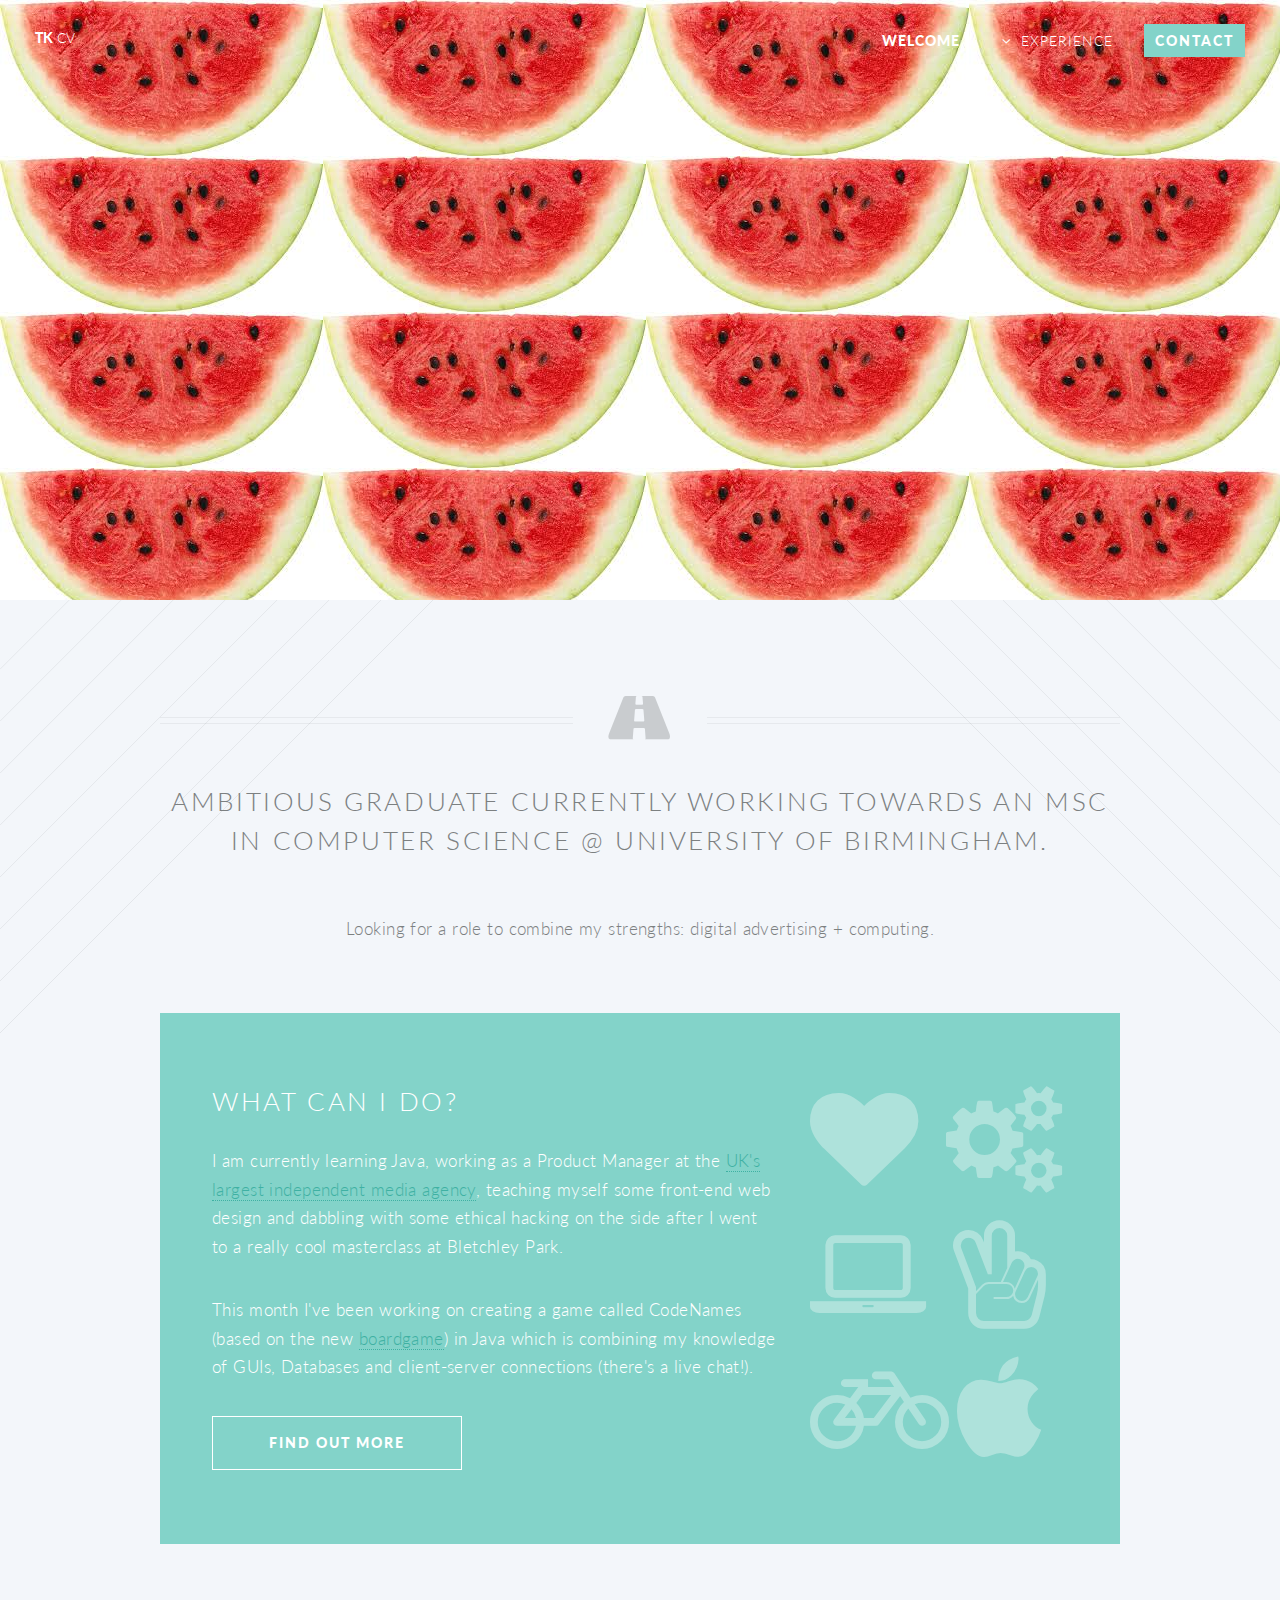
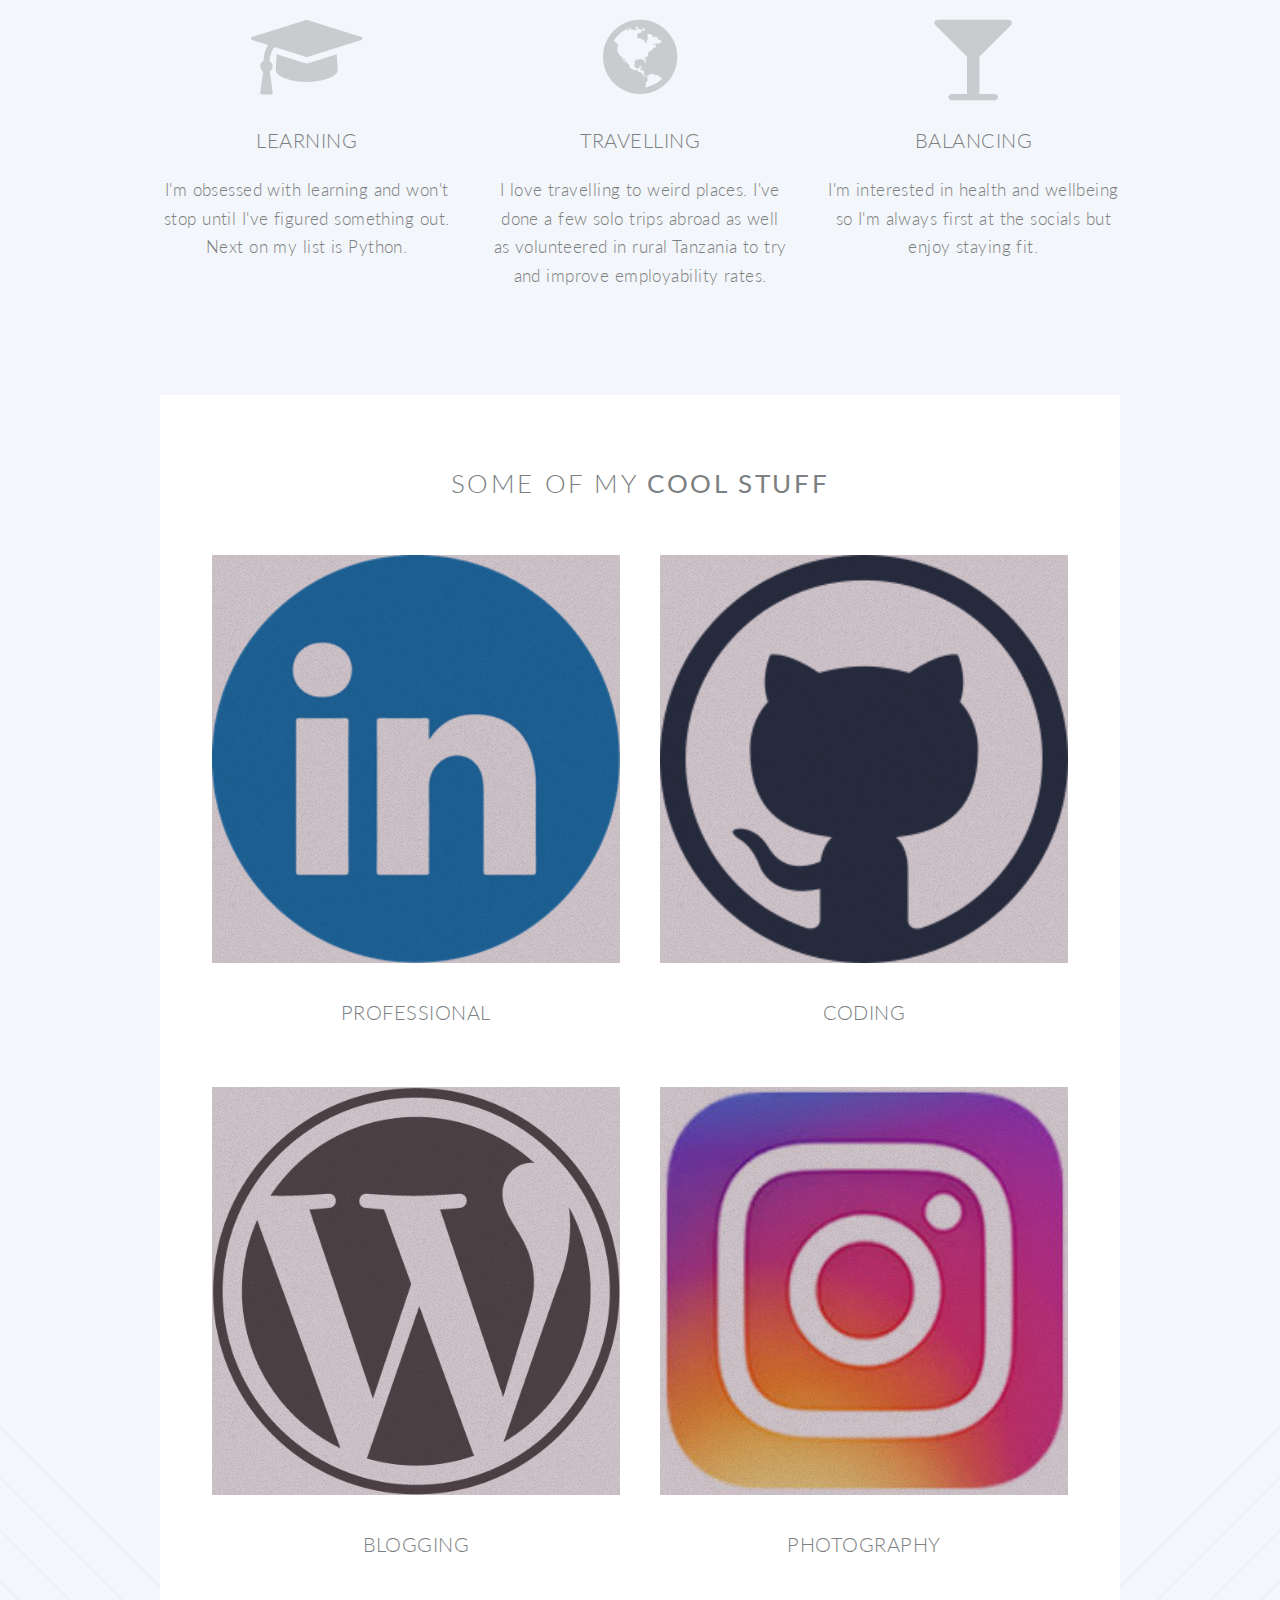
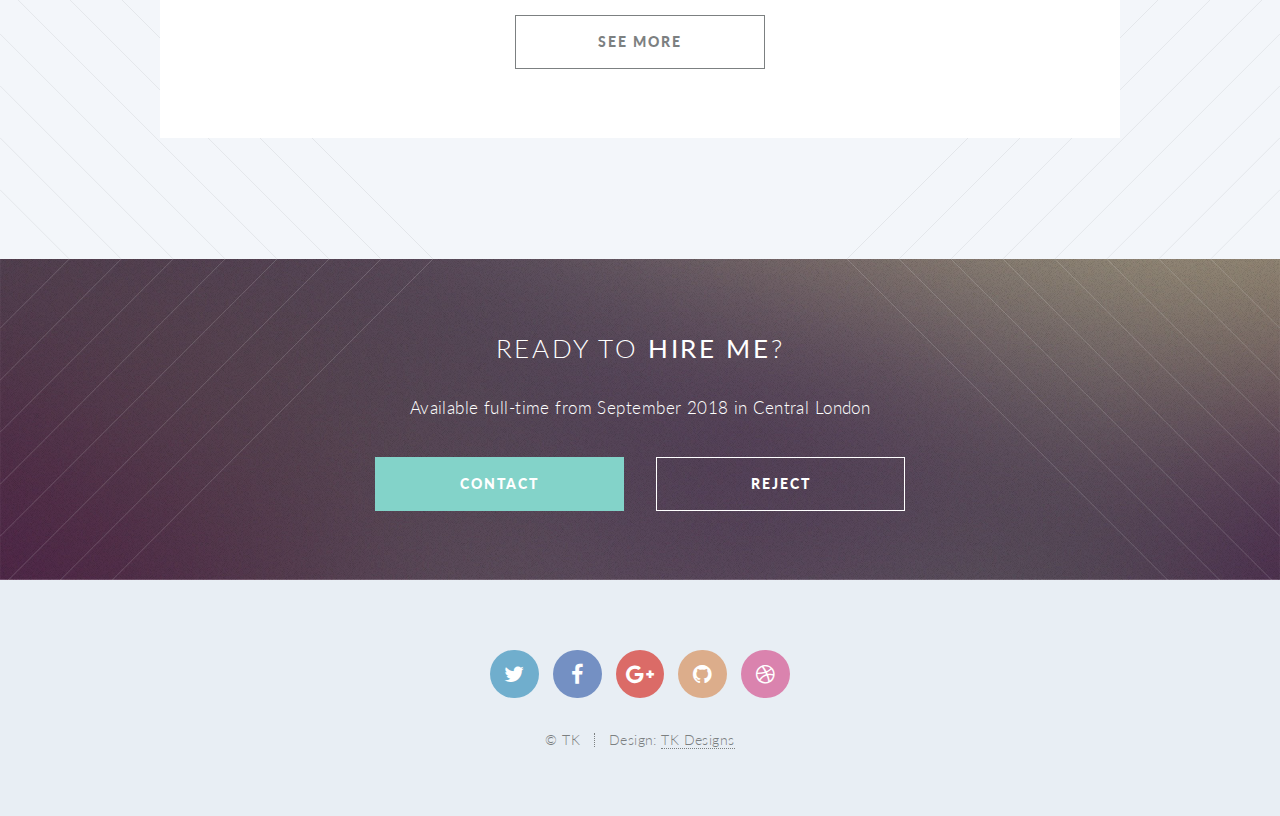
==== index.html @ 354c9edc "Creating my new website" ====
<!DOCTYPE HTML>

<html>
	<head>
		<title>Tori Keegan</title>
		<meta charset="utf-8" />
		<meta name="viewport" content="width=device-width, initial-scale=1" />
		<link rel="stylesheet" href="assets/css/main.css" />

	</head>
	<body class="index">
		<div id="page-wrapper">

			<!-- Header -->
				<header id="header" class="alt">
					<h1 id="logo"><a href="index.html">TK <span>CV</span></a></h1>
					<nav id="nav">
						<ul>
							<li class="current"><a href="index.html">Welcome</a></li>
							<li class="submenu">
								<a href="#">Experience</a>
								<ul>
									<li><a href="left-sidebar.html">Technical Skills</a></li>
									<li><a href="right-sidebar.html">Soft Skills</a></li>
									<li><a href="no-sidebar.html">Work Experience</a></li>
									<li><a href="contact.html">Life Experience</a></li>
									<!--<li><a href="contact.html">Looking forwards</a></li>-->
									<li class="submenu">
										<a href="#">Blogs & Projects</a>
										<ul>
											<li><a href="#">Wordpress</a></li>
											<li><a href="#">GitHub</a></li>
										</ul>
									</li>
								</ul>
							</li>
							<li><a href="contact.html" class="button special">Contact</a></li>
						</ul>
					</nav>
				</header>

			<!-- Banner -->
				<section id="banner">

					<div class="inner">

						<header>
							<h2>Tori Keegan</h2>
						</header>
						<p>BSc Psychology, <strong>MSc Computer Science</strong>, Product Manager
						<br />
						
						<br />
						<a href="">Celebrating women in tech</a>.</p>
						<footer>
							<ul class="buttons vertical">
								<li><a href="CV.pdf" download class="button fit scrolly">Curriculum Vitae</a></li>
							</ul>
						</footer>

					</div>

				</section>

			<!-- Main -->
				<article id="main">

					<header class="special container">
						<span class="icon fa-road"></span>
						<h2>Ambitious graduate currently working towards an MSc in Computer Science @ University of Birmingham. 
						<br/>
						</h2>
						<p>
						<br />
						Looking for a role to combine my strengths: digital advertising + computing. 
						<br />
						</p>
					</header>

					<!-- One -->
						<section class="wrapper style2 container special-alt">
							<div class="row 50%">
								<div class="8u 12u(narrower)">

									<header>
										<h2>What can I do?</h2>
									</header>
									<p>I am currently learning Java, working as a Product Manager at the <a href="http://www.the7stars.co.uk/">UK's largest independent media agency</a>, teaching myself some front-end web design and dabbling with some ethical hacking on the side after I went to a really cool masterclass at Bletchley Park.</p>
									<p>
									This month I've been working on creating a game called CodeNames (based on the new <a href="https://en.wikipedia.org/wiki/Codenames_(board_game)">boardgame</a></li>) in Java which is combining my knowledge of GUIs, Databases and client-server connections (there's a live chat!). 
									</p>
									<footer>
										<ul class="buttons">
											<li><a href="#" class="button">Find out more</a></li>
										</ul>
									</footer>

								</div>
								<div class="4u 12u(narrower) important(narrower)">

									<ul class="featured-icons">
										<li><span class="icon fa-heart"><span class="label">Feature 1</span></span></li>
										<li><span class="icon fa-cogs"><span class="label">Feature 2</span></span></li>
										<li><span class="icon fa-laptop"><span class="label">Feature 3</span></span></li>
										<li><span class="icon fa-hand-peace-o"><span class="label">Feature 4</span></span></li>
										<li><span class="icon fa-bicycle"><span class="label">Feature 5</span></span></li>
										<li><span class="icon fa-apple"><span class="label">Feature 6</span></span></li>
									</ul>

								</div>
							</div>
						</section>

					<!-- Two -->
						<section class="wrapper style1 container special">
							<div class="row">
								<div class="4u 12u(narrower)">

									<section>
										<span class="icon featured fa-graduation-cap"></span>
										<header>
											<h3>Learning</h3>
										</header>
										<p>I'm obsessed with learning and won't stop until I've figured something out. Next on my list is Python.</p>
									</section>

								</div>
								<div class="4u 12u(narrower)">

									<section>
										<span class="icon featured fa-globe"></span>
										<header>
											<h3>Travelling</h3>
										</header>
										<p>I love travelling to weird places. I've done a few solo trips abroad as well as volunteered in rural Tanzania to try and improve employability rates.</p>
									</section>

								</div>
								<div class="4u 12u(narrower)">

									<section>
										<span class="icon featured fa-glass"></span>
										<header>
											<h3>Balancing</h3>
										</header>
										<p>I'm interested in health and wellbeing so I'm always first at the socials but enjoy staying fit.</p>
									</section>

								</div>
							</div>
						</section>

					<!-- Three -->
						<section class="wrapper style3 container special">

							<header class="major">
								<h2>Some of my <strong>cool stuff</strong></h2>
							</header>

							<div class="row">
								<div class="6u 12u(narrower)">

									<section>
										<a href="https://www.linkedin.com/in/tori-keegan/" class="image featured"><img src="images/LinkedIn_Logo.png" alt="" /></a>
										<header>
											<h3>Professional</h3>
										</header>
										<!--<p>Check out my LinkedIn</p>-->
									</section>

								</div>
								<div class="6u 12u(narrower)">

									<section>
										<a href="https://github.com/toriakee" class="image featured"><img src="images/GitHub_Logo.png" alt="" /></a>
										<header>
											<h3>Coding</h3>
										</header>
										<!--<p>Check out my GitHub</p>-->
									</section>

								</div>
							</div>
							<div class="row">
								<div class="6u 12u(narrower)">

									<section>
										<a href="https://zestyzanzibar.wordpress.com/" class="image featured"><img src="images/WordPress_Logo.png" alt="" /></a>
										<header>
											<h3>Blogging</h3>
										</header>
										<!--<p>Check out my Wordpress (rookie)</p>-->
									</section>

								</div>
								<div class="6u 12u(narrower)">

									<section>
										<a href="https://www.instagram.com/toriakee/" class="image featured"><img src="images/Instagram_Logo.jpeg" alt="" /></a>
										<header>
											<h3>Photography</h3>
										</header>
										<!--<p>Check out my Instagram</p>-->
									</section>

								</div>
							</div>

							<footer class="major">
								<ul class="buttons">
									<li><a href="#" class="button">See More</a></li>
								</ul>
							</footer>

						</section>

				</article>

			<!-- CTA -->
				<section id="cta">

					<header>
						<h2>Ready to <strong>hire me</strong>?</h2>
						<p>Available full-time from September 2018 in Central London</p>
					</header>
					<footer>
						<ul class="buttons">
							<li><a href="contact.html" class="button special">Contact</a></li>
							<li><a href="#" class="button">Reject</a></li>
						</ul>
					</footer>

				</section>

			<!-- Footer -->
				<footer id="footer">

					<ul class="icons">
						<li><a href="#" class="icon circle fa-twitter"><span class="label">Twitter</span></a></li>
						<li><a href="#" class="icon circle fa-facebook"><span class="label">Facebook</span></a></li>
						<li><a href="#" class="icon circle fa-google-plus"><span class="label">Google+</span></a></li>
						<li><a href="#" class="icon circle fa-github"><span class="label">Github</span></a></li>
						<li><a href="#" class="icon circle fa-dribbble"><span class="label">Dribbble</span></a></li>
					</ul>

					<ul class="copyright">
						<li>&copy; TK</li><li>Design: <a href="http://html5up.net">TK Designs</a></li>
					</ul>

				</footer>

		</div>

		<!-- Scripts -->
			<script src="assets/js/jquery.min.js"></script>
			<script src="assets/js/jquery.dropotron.min.js"></script>
			<script src="assets/js/jquery.scrolly.min.js"></script>
			<script src="assets/js/jquery.scrollgress.min.js"></script>
			<script src="assets/js/skel.min.js"></script>
			<script src="assets/js/util.js"></script>
			<!--[if lte IE 8]><script src="assets/js/ie/respond.min.js"></script><![endif]-->
			<script src="assets/js/main.js"></script>

	</body>
</html>
---- assets/css/main.css ----
@import url("font-awesome.min.css");
@import url("https://fonts.googleapis.com/css?family=Lato:300,400,900");

/* Reset */

	html, body, div, span, applet, object, iframe, h1, h2, h3, h4, h5, h6, p, blockquote, pre, a, abbr, acronym, address, big, cite, code, del, dfn, em, img, ins, kbd, q, s, samp, small, strike, strong, sub, sup, tt, var, b, u, i, center, dl, dt, dd, ol, ul, li, fieldset, form, label, legend, table, caption, tbody, tfoot, thead, tr, th, td, article, aside, canvas, details, embed, figure, figcaption, footer, header, hgroup, menu, nav, output, ruby, section, summary, time, mark, audio, video {
		margin: 0;
		padding: 0;
		border: 0;
		font-size: 100%;
		font: inherit;
		vertical-align: baseline;
	}

	article, aside, details, figcaption, figure, footer, header, hgroup, menu, nav, section {
		display: block;
	}

	body {
		line-height: 1;
	}

	ol, ul {
		list-style: none;
	}

	blockquote, q {
		quotes: none;
	}

	blockquote:before, blockquote:after, q:before, q:after {
		content: '';
		content: none;
	}

	table {
		border-collapse: collapse;
		border-spacing: 0;
	}

	body {
		-webkit-text-size-adjust: none;
	}

/* Box Model */

	*, *:before, *:after {
		-moz-box-sizing: border-box;
		-webkit-box-sizing: border-box;
		box-sizing: border-box;
	}

/* Containers */

	.container {
		margin-left: auto;
		margin-right: auto;
	}

	.container.\31 25\25 {
		width: 100%;
		max-width: 1750px;
		min-width: 1400px;
	}

	.container.\37 5\25 {
		width: 1050px;
	}

	.container.\35 0\25 {
		width: 700px;
	}

	.container.\32 5\25 {
		width: 350px;
	}

	.container {
		width: 1400px;
	}

	@media screen and (max-width: 1680px) {

		.container.\31 25\25 {
			width: 100%;
			max-width: 1500px;
			min-width: 1200px;
		}

		.container.\37 5\25 {
			width: 900px;
		}

		.container.\35 0\25 {
			width: 600px;
		}

		.container.\32 5\25 {
			width: 300px;
		}

		.container {
			width: 1200px;
		}

	}

	@media screen and (max-width: 1280px) {

		.container.\31 25\25 {
			width: 100%;
			max-width: 1200px;
			min-width: 960px;
		}

		.container.\37 5\25 {
			width: 720px;
		}

		.container.\35 0\25 {
			width: 480px;
		}

		.container.\32 5\25 {
			width: 240px;
		}

		.container {
			width: 960px;
		}

	}

	@media screen and (max-width: 980px) {

		.container.\31 25\25 {
			width: 100%;
			max-width: 118.75%;
			min-width: 95%;
		}

		.container.\37 5\25 {
			width: 71.25%;
		}

		.container.\35 0\25 {
			width: 47.5%;
		}

		.container.\32 5\25 {
			width: 23.75%;
		}

		.container {
			width: 95%;
		}

	}

	@media screen and (max-width: 840px) {

		.container.\31 25\25 {
			width: 100%;
			max-width: 118.75%;
			min-width: 95%;
		}

		.container.\37 5\25 {
			width: 71.25%;
		}

		.container.\35 0\25 {
			width: 47.5%;
		}

		.container.\32 5\25 {
			width: 23.75%;
		}

		.container {
			width: 95% !important;
		}

	}

	@media screen and (max-width: 736px) {

		.container.\31 25\25 {
			width: 100%;
			max-width: 125%;
			min-width: 100%;
		}

		.container.\37 5\25 {
			width: 75%;
		}

		.container.\35 0\25 {
			width: 50%;
		}

		.container.\32 5\25 {
			width: 25%;
		}

		.container {
			width: 100% !important;
		}

	}

/* Grid */

	.row {
		border-bottom: solid 1px transparent;
		-moz-box-sizing: border-box;
		-webkit-box-sizing: border-box;
		box-sizing: border-box;
	}

	.row > * {
		float: left;
		-moz-box-sizing: border-box;
		-webkit-box-sizing: border-box;
		box-sizing: border-box;
	}

	.row:after, .row:before {
		content: '';
		display: block;
		clear: both;
		height: 0;
	}

	.row.uniform > * > :first-child {
		margin-top: 0;
	}

	.row.uniform > * > :last-child {
		margin-bottom: 0;
	}

	.row.\30 \25 > * {
		padding: 0px 0 0 0px;
	}

	.row.\30 \25 {
		margin: 0px 0 -1px 0px;
	}

	.row.uniform.\30 \25 > * {
		padding: 0px 0 0 0px;
	}

	.row.uniform.\30 \25 {
		margin: 0px 0 -1px 0px;
	}

	.row > * {
		padding: 50px 0 0 50px;
	}

	.row {
		margin: -50px 0 -1px -50px;
	}

	.row.uniform > * {
		padding: 50px 0 0 50px;
	}

	.row.uniform {
		margin: -50px 0 -1px -50px;
	}

	.row.\32 00\25 > * {
		padding: 100px 0 0 100px;
	}

	.row.\32 00\25 {
		margin: -100px 0 -1px -100px;
	}

	.row.uniform.\32 00\25 > * {
		padding: 100px 0 0 100px;
	}

	.row.uniform.\32 00\25 {
		margin: -100px 0 -1px -100px;
	}

	.row.\31 50\25 > * {
		padding: 75px 0 0 75px;
	}

	.row.\31 50\25 {
		margin: -75px 0 -1px -75px;
	}

	.row.uniform.\31 50\25 > * {
		padding: 75px 0 0 75px;
	}

	.row.uniform.\31 50\25 {
		margin: -75px 0 -1px -75px;
	}

	.row.\35 0\25 > * {
		padding: 25px 0 0 25px;
	}

	.row.\35 0\25 {
		margin: -25px 0 -1px -25px;
	}

	.row.uniform.\35 0\25 > * {
		padding: 25px 0 0 25px;
	}

	.row.uniform.\35 0\25 {
		margin: -25px 0 -1px -25px;
	}

	.row.\32 5\25 > * {
		padding: 12.5px 0 0 12.5px;
	}

	.row.\32 5\25 {
		margin: -12.5px 0 -1px -12.5px;
	}

	.row.uniform.\32 5\25 > * {
		padding: 12.5px 0 0 12.5px;
	}

	.row.uniform.\32 5\25 {
		margin: -12.5px 0 -1px -12.5px;
	}

	.\31 2u, .\31 2u\24 {
		width: 100%;
		clear: none;
		margin-left: 0;
	}

	.\31 1u, .\31 1u\24 {
		width: 91.6666666667%;
		clear: none;
		margin-left: 0;
	}

	.\31 0u, .\31 0u\24 {
		width: 83.3333333333%;
		clear: none;
		margin-left: 0;
	}

	.\39 u, .\39 u\24 {
		width: 75%;
		clear: none;
		margin-left: 0;
	}

	.\38 u, .\38 u\24 {
		width: 66.6666666667%;
		clear: none;
		margin-left: 0;
	}

	.\37 u, .\37 u\24 {
		width: 58.3333333333%;
		clear: none;
		margin-left: 0;
	}

	.\36 u, .\36 u\24 {
		width: 50%;
		clear: none;
		margin-left: 0;
	}

	.\35 u, .\35 u\24 {
		width: 41.6666666667%;
		clear: none;
		margin-left: 0;
	}

	.\34 u, .\34 u\24 {
		width: 33.3333333333%;
		clear: none;
		margin-left: 0;
	}

	.\33 u, .\33 u\24 {
		width: 25%;
		clear: none;
		margin-left: 0;
	}

	.\32 u, .\32 u\24 {
		width: 16.6666666667%;
		clear: none;
		margin-left: 0;
	}

	.\31 u, .\31 u\24 {
		width: 8.3333333333%;
		clear: none;
		margin-left: 0;
	}

	.\31 2u\24 + *,
	.\31 1u\24 + *,
	.\31 0u\24 + *,
	.\39 u\24 + *,
	.\38 u\24 + *,
	.\37 u\24 + *,
	.\36 u\24 + *,
	.\35 u\24 + *,
	.\34 u\24 + *,
	.\33 u\24 + *,
	.\32 u\24 + *,
	.\31 u\24 + * {
		clear: left;
	}

	.\-11u {
		margin-left: 91.66667%;
	}

	.\-10u {
		margin-left: 83.33333%;
	}

	.\-9u {
		margin-left: 75%;
	}

	.\-8u {
		margin-left: 66.66667%;
	}

	.\-7u {
		margin-left: 58.33333%;
	}

	.\-6u {
		margin-left: 50%;
	}

	.\-5u {
		margin-left: 41.66667%;
	}

	.\-4u {
		margin-left: 33.33333%;
	}

	.\-3u {
		margin-left: 25%;
	}

	.\-2u {
		margin-left: 16.66667%;
	}

	.\-1u {
		margin-left: 8.33333%;
	}

	@media screen and (max-width: 1680px) {

		.row > * {
			padding: 40px 0 0 40px;
		}

		.row {
			margin: -40px 0 -1px -40px;
		}

		.row.uniform > * {
			padding: 40px 0 0 40px;
		}

		.row.uniform {
			margin: -40px 0 -1px -40px;
		}

		.row.\32 00\25 > * {
			padding: 80px 0 0 80px;
		}

		.row.\32 00\25 {
			margin: -80px 0 -1px -80px;
		}

		.row.uniform.\32 00\25 > * {
			padding: 80px 0 0 80px;
		}

		.row.uniform.\32 00\25 {
			margin: -80px 0 -1px -80px;
		}

		.row.\31 50\25 > * {
			padding: 60px 0 0 60px;
		}

		.row.\31 50\25 {
			margin: -60px 0 -1px -60px;
		}

		.row.uniform.\31 50\25 > * {
			padding: 60px 0 0 60px;
		}

		.row.uniform.\31 50\25 {
			margin: -60px 0 -1px -60px;
		}

		.row.\35 0\25 > * {
			padding: 20px 0 0 20px;
		}

		.row.\35 0\25 {
			margin: -20px 0 -1px -20px;
		}

		.row.uniform.\35 0\25 > * {
			padding: 20px 0 0 20px;
		}

		.row.uniform.\35 0\25 {
			margin: -20px 0 -1px -20px;
		}

		.row.\32 5\25 > * {
			padding: 10px 0 0 10px;
		}

		.row.\32 5\25 {
			margin: -10px 0 -1px -10px;
		}

		.row.uniform.\32 5\25 > * {
			padding: 10px 0 0 10px;
		}

		.row.uniform.\32 5\25 {
			margin: -10px 0 -1px -10px;
		}

		.\31 2u\28wide\29, .\31 2u\24\28wide\29 {
			width: 100%;
			clear: none;
			margin-left: 0;
		}

		.\31 1u\28wide\29, .\31 1u\24\28wide\29 {
			width: 91.6666666667%;
			clear: none;
			margin-left: 0;
		}

		.\31 0u\28wide\29, .\31 0u\24\28wide\29 {
			width: 83.3333333333%;
			clear: none;
			margin-left: 0;
		}

		.\39 u\28wide\29, .\39 u\24\28wide\29 {
			width: 75%;
			clear: none;
			margin-left: 0;
		}

		.\38 u\28wide\29, .\38 u\24\28wide\29 {
			width: 66.6666666667%;
			clear: none;
			margin-left: 0;
		}

		.\37 u\28wide\29, .\37 u\24\28wide\29 {
			width: 58.3333333333%;
			clear: none;
			margin-left: 0;
		}

		.\36 u\28wide\29, .\36 u\24\28wide\29 {
			width: 50%;
			clear: none;
			margin-left: 0;
		}

		.\35 u\28wide\29, .\35 u\24\28wide\29 {
			width: 41.6666666667%;
			clear: none;
			margin-left: 0;
		}

		.\34 u\28wide\29, .\34 u\24\28wide\29 {
			width: 33.3333333333%;
			clear: none;
			margin-left: 0;
		}

		.\33 u\28wide\29, .\33 u\24\28wide\29 {
			width: 25%;
			clear: none;
			margin-left: 0;
		}

		.\32 u\28wide\29, .\32 u\24\28wide\29 {
			width: 16.6666666667%;
			clear: none;
			margin-left: 0;
		}

		.\31 u\28wide\29, .\31 u\24\28wide\29 {
			width: 8.3333333333%;
			clear: none;
			margin-left: 0;
		}

		.\31 2u\24\28wide\29 + *,
		.\31 1u\24\28wide\29 + *,
		.\31 0u\24\28wide\29 + *,
		.\39 u\24\28wide\29 + *,
		.\38 u\24\28wide\29 + *,
		.\37 u\24\28wide\29 + *,
		.\36 u\24\28wide\29 + *,
		.\35 u\24\28wide\29 + *,
		.\34 u\24\28wide\29 + *,
		.\33 u\24\28wide\29 + *,
		.\32 u\24\28wide\29 + *,
		.\31 u\24\28wide\29 + * {
			clear: left;
		}

		.\-11u\28wide\29 {
			margin-left: 91.66667%;
		}

		.\-10u\28wide\29 {
			margin-left: 83.33333%;
		}

		.\-9u\28wide\29 {
			margin-left: 75%;
		}

		.\-8u\28wide\29 {
			margin-left: 66.66667%;
		}

		.\-7u\28wide\29 {
			margin-left: 58.33333%;
		}

		.\-6u\28wide\29 {
			margin-left: 50%;
		}

		.\-5u\28wide\29 {
			margin-left: 41.66667%;
		}

		.\-4u\28wide\29 {
			margin-left: 33.33333%;
		}

		.\-3u\28wide\29 {
			margin-left: 25%;
		}

		.\-2u\28wide\29 {
			margin-left: 16.66667%;
		}

		.\-1u\28wide\29 {
			margin-left: 8.33333%;
		}

	}

	@media screen and (max-width: 1280px) {

		.row > * {
			padding: 40px 0 0 40px;
		}

		.row {
			margin: -40px 0 -1px -40px;
		}

		.row.uniform > * {
			padding: 40px 0 0 40px;
		}

		.row.uniform {
			margin: -40px 0 -1px -40px;
		}

		.row.\32 00\25 > * {
			padding: 80px 0 0 80px;
		}

		.row.\32 00\25 {
			margin: -80px 0 -1px -80px;
		}

		.row.uniform.\32 00\25 > * {
			padding: 80px 0 0 80px;
		}

		.row.uniform.\32 00\25 {
			margin: -80px 0 -1px -80px;
		}

		.row.\31 50\25 > * {
			padding: 60px 0 0 60px;
		}

		.row.\31 50\25 {
			margin: -60px 0 -1px -60px;
		}

		.row.uniform.\31 50\25 > * {
			padding: 60px 0 0 60px;
		}

		.row.uniform.\31 50\25 {
			margin: -60px 0 -1px -60px;
		}

		.row.\35 0\25 > * {
			padding: 20px 0 0 20px;
		}

		.row.\35 0\25 {
			margin: -20px 0 -1px -20px;
		}

		.row.uniform.\35 0\25 > * {
			padding: 20px 0 0 20px;
		}

		.row.uniform.\35 0\25 {
			margin: -20px 0 -1px -20px;
		}

		.row.\32 5\25 > * {
			padding: 10px 0 0 10px;
		}

		.row.\32 5\25 {
			margin: -10px 0 -1px -10px;
		}

		.row.uniform.\32 5\25 > * {
			padding: 10px 0 0 10px;
		}

		.row.uniform.\32 5\25 {
			margin: -10px 0 -1px -10px;
		}

		.\31 2u\28normal\29, .\31 2u\24\28normal\29 {
			width: 100%;
			clear: none;
			margin-left: 0;
		}

		.\31 1u\28normal\29, .\31 1u\24\28normal\29 {
			width: 91.6666666667%;
			clear: none;
			margin-left: 0;
		}

		.\31 0u\28normal\29, .\31 0u\24\28normal\29 {
			width: 83.3333333333%;
			clear: none;
			margin-left: 0;
		}

		.\39 u\28normal\29, .\39 u\24\28normal\29 {
			width: 75%;
			clear: none;
			margin-left: 0;
		}

		.\38 u\28normal\29, .\38 u\24\28normal\29 {
			width: 66.6666666667%;
			clear: none;
			margin-left: 0;
		}

		.\37 u\28normal\29, .\37 u\24\28normal\29 {
			width: 58.3333333333%;
			clear: none;
			margin-left: 0;
		}

		.\36 u\28normal\29, .\36 u\24\28normal\29 {
			width: 50%;
			clear: none;
			margin-left: 0;
		}

		.\35 u\28normal\29, .\35 u\24\28normal\29 {
			width: 41.6666666667%;
			clear: none;
			margin-left: 0;
		}

		.\34 u\28normal\29, .\34 u\24\28normal\29 {
			width: 33.3333333333%;
			clear: none;
			margin-left: 0;
		}

		.\33 u\28normal\29, .\33 u\24\28normal\29 {
			width: 25%;
			clear: none;
			margin-left: 0;
		}

		.\32 u\28normal\29, .\32 u\24\28normal\29 {
			width: 16.6666666667%;
			clear: none;
			margin-left: 0;
		}

		.\31 u\28normal\29, .\31 u\24\28normal\29 {
			width: 8.3333333333%;
			clear: none;
			margin-left: 0;
		}

		.\31 2u\24\28normal\29 + *,
		.\31 1u\24\28normal\29 + *,
		.\31 0u\24\28normal\29 + *,
		.\39 u\24\28normal\29 + *,
		.\38 u\24\28normal\29 + *,
		.\37 u\24\28normal\29 + *,
		.\36 u\24\28normal\29 + *,
		.\35 u\24\28normal\29 + *,
		.\34 u\24\28normal\29 + *,
		.\33 u\24\28normal\29 + *,
		.\32 u\24\28normal\29 + *,
		.\31 u\24\28normal\29 + * {
			clear: left;
		}

		.\-11u\28normal\29 {
			margin-left: 91.66667%;
		}

		.\-10u\28normal\29 {
			margin-left: 83.33333%;
		}

		.\-9u\28normal\29 {
			margin-left: 75%;
		}

		.\-8u\28normal\29 {
			margin-left: 66.66667%;
		}

		.\-7u\28normal\29 {
			margin-left: 58.33333%;
		}

		.\-6u\28normal\29 {
			margin-left: 50%;
		}

		.\-5u\28normal\29 {
			margin-left: 41.66667%;
		}

		.\-4u\28normal\29 {
			margin-left: 33.33333%;
		}

		.\-3u\28normal\29 {
			margin-left: 25%;
		}

		.\-2u\28normal\29 {
			margin-left: 16.66667%;
		}

		.\-1u\28normal\29 {
			margin-left: 8.33333%;
		}

	}

	@media screen and (max-width: 980px) {

		.row > * {
			padding: 30px 0 0 30px;
		}

		.row {
			margin: -30px 0 -1px -30px;
		}

		.row.uniform > * {
			padding: 30px 0 0 30px;
		}

		.row.uniform {
			margin: -30px 0 -1px -30px;
		}

		.row.\32 00\25 > * {
			padding: 60px 0 0 60px;
		}

		.row.\32 00\25 {
			margin: -60px 0 -1px -60px;
		}

		.row.uniform.\32 00\25 > * {
			padding: 60px 0 0 60px;
		}

		.row.uniform.\32 00\25 {
			margin: -60px 0 -1px -60px;
		}

		.row.\31 50\25 > * {
			padding: 45px 0 0 45px;
		}

		.row.\31 50\25 {
			margin: -45px 0 -1px -45px;
		}

		.row.uniform.\31 50\25 > * {
			padding: 45px 0 0 45px;
		}

		.row.uniform.\31 50\25 {
			margin: -45px 0 -1px -45px;
		}

		.row.\35 0\25 > * {
			padding: 15px 0 0 15px;
		}

		.row.\35 0\25 {
			margin: -15px 0 -1px -15px;
		}

		.row.uniform.\35 0\25 > * {
			padding: 15px 0 0 15px;
		}

		.row.uniform.\35 0\25 {
			margin: -15px 0 -1px -15px;
		}

		.row.\32 5\25 > * {
			padding: 7.5px 0 0 7.5px;
		}

		.row.\32 5\25 {
			margin: -7.5px 0 -1px -7.5px;
		}

		.row.uniform.\32 5\25 > * {
			padding: 7.5px 0 0 7.5px;
		}

		.row.uniform.\32 5\25 {
			margin: -7.5px 0 -1px -7.5px;
		}

		.\31 2u\28narrow\29, .\31 2u\24\28narrow\29 {
			width: 100%;
			clear: none;
			margin-left: 0;
		}

		.\31 1u\28narrow\29, .\31 1u\24\28narrow\29 {
			width: 91.6666666667%;
			clear: none;
			margin-left: 0;
		}

		.\31 0u\28narrow\29, .\31 0u\24\28narrow\29 {
			width: 83.3333333333%;
			clear: none;
			margin-left: 0;
		}

		.\39 u\28narrow\29, .\39 u\24\28narrow\29 {
			width: 75%;
			clear: none;
			margin-left: 0;
		}

		.\38 u\28narrow\29, .\38 u\24\28narrow\29 {
			width: 66.6666666667%;
			clear: none;
			margin-left: 0;
		}

		.\37 u\28narrow\29, .\37 u\24\28narrow\29 {
			width: 58.3333333333%;
			clear: none;
			margin-left: 0;
		}

		.\36 u\28narrow\29, .\36 u\24\28narrow\29 {
			width: 50%;
			clear: none;
			margin-left: 0;
		}

		.\35 u\28narrow\29, .\35 u\24\28narrow\29 {
			width: 41.6666666667%;
			clear: none;
			margin-left: 0;
		}

		.\34 u\28narrow\29, .\34 u\24\28narrow\29 {
			width: 33.3333333333%;
			clear: none;
			margin-left: 0;
		}

		.\33 u\28narrow\29, .\33 u\24\28narrow\29 {
			width: 25%;
			clear: none;
			margin-left: 0;
		}

		.\32 u\28narrow\29, .\32 u\24\28narrow\29 {
			width: 16.6666666667%;
			clear: none;
			margin-left: 0;
		}

		.\31 u\28narrow\29, .\31 u\24\28narrow\29 {
			width: 8.3333333333%;
			clear: none;
			margin-left: 0;
		}

		.\31 2u\24\28narrow\29 + *,
		.\31 1u\24\28narrow\29 + *,
		.\31 0u\24\28narrow\29 + *,
		.\39 u\24\28narrow\29 + *,
		.\38 u\24\28narrow\29 + *,
		.\37 u\24\28narrow\29 + *,
		.\36 u\24\28narrow\29 + *,
		.\35 u\24\28narrow\29 + *,
		.\34 u\24\28narrow\29 + *,
		.\33 u\24\28narrow\29 + *,
		.\32 u\24\28narrow\29 + *,
		.\31 u\24\28narrow\29 + * {
			clear: left;
		}

		.\-11u\28narrow\29 {
			margin-left: 91.66667%;
		}

		.\-10u\28narrow\29 {
			margin-left: 83.33333%;
		}

		.\-9u\28narrow\29 {
			margin-left: 75%;
		}

		.\-8u\28narrow\29 {
			margin-left: 66.66667%;
		}

		.\-7u\28narrow\29 {
			margin-left: 58.33333%;
		}

		.\-6u\28narrow\29 {
			margin-left: 50%;
		}

		.\-5u\28narrow\29 {
			margin-left: 41.66667%;
		}

		.\-4u\28narrow\29 {
			margin-left: 33.33333%;
		}

		.\-3u\28narrow\29 {
			margin-left: 25%;
		}

		.\-2u\28narrow\29 {
			margin-left: 16.66667%;
		}

		.\-1u\28narrow\29 {
			margin-left: 8.33333%;
		}

	}

	@media screen and (max-width: 840px) {

		.row > * {
			padding: 30px 0 0 30px;
		}

		.row {
			margin: -30px 0 -1px -30px;
		}

		.row.uniform > * {
			padding: 30px 0 0 30px;
		}

		.row.uniform {
			margin: -30px 0 -1px -30px;
		}

		.row.\32 00\25 > * {
			padding: 60px 0 0 60px;
		}

		.row.\32 00\25 {
			margin: -60px 0 -1px -60px;
		}

		.row.uniform.\32 00\25 > * {
			padding: 60px 0 0 60px;
		}

		.row.uniform.\32 00\25 {
			margin: -60px 0 -1px -60px;
		}

		.row.\31 50\25 > * {
			padding: 45px 0 0 45px;
		}

		.row.\31 50\25 {
			margin: -45px 0 -1px -45px;
		}

		.row.uniform.\31 50\25 > * {
			padding: 45px 0 0 45px;
		}

		.row.uniform.\31 50\25 {
			margin: -45px 0 -1px -45px;
		}

		.row.\35 0\25 > * {
			padding: 15px 0 0 15px;
		}

		.row.\35 0\25 {
			margin: -15px 0 -1px -15px;
		}

		.row.uniform.\35 0\25 > * {
			padding: 15px 0 0 15px;
		}

		.row.uniform.\35 0\25 {
			margin: -15px 0 -1px -15px;
		}

		.row.\32 5\25 > * {
			padding: 7.5px 0 0 7.5px;
		}

		.row.\32 5\25 {
			margin: -7.5px 0 -1px -7.5px;
		}

		.row.uniform.\32 5\25 > * {
			padding: 7.5px 0 0 7.5px;
		}

		.row.uniform.\32 5\25 {
			margin: -7.5px 0 -1px -7.5px;
		}

		.\31 2u\28narrower\29, .\31 2u\24\28narrower\29 {
			width: 100%;
			clear: none;
			margin-left: 0;
		}

		.\31 1u\28narrower\29, .\31 1u\24\28narrower\29 {
			width: 91.6666666667%;
			clear: none;
			margin-left: 0;
		}

		.\31 0u\28narrower\29, .\31 0u\24\28narrower\29 {
			width: 83.3333333333%;
			clear: none;
			margin-left: 0;
		}

		.\39 u\28narrower\29, .\39 u\24\28narrower\29 {
			width: 75%;
			clear: none;
			margin-left: 0;
		}

		.\38 u\28narrower\29, .\38 u\24\28narrower\29 {
			width: 66.6666666667%;
			clear: none;
			margin-left: 0;
		}

		.\37 u\28narrower\29, .\37 u\24\28narrower\29 {
			width: 58.3333333333%;
			clear: none;
			margin-left: 0;
		}

		.\36 u\28narrower\29, .\36 u\24\28narrower\29 {
			width: 50%;
			clear: none;
			margin-left: 0;
		}

		.\35 u\28narrower\29, .\35 u\24\28narrower\29 {
			width: 41.6666666667%;
			clear: none;
			margin-left: 0;
		}

		.\34 u\28narrower\29, .\34 u\24\28narrower\29 {
			width: 33.3333333333%;
			clear: none;
			margin-left: 0;
		}

		.\33 u\28narrower\29, .\33 u\24\28narrower\29 {
			width: 25%;
			clear: none;
			margin-left: 0;
		}

		.\32 u\28narrower\29, .\32 u\24\28narrower\29 {
			width: 16.6666666667%;
			clear: none;
			margin-left: 0;
		}

		.\31 u\28narrower\29, .\31 u\24\28narrower\29 {
			width: 8.3333333333%;
			clear: none;
			margin-left: 0;
		}

		.\31 2u\24\28narrower\29 + *,
		.\31 1u\24\28narrower\29 + *,
		.\31 0u\24\28narrower\29 + *,
		.\39 u\24\28narrower\29 + *,
		.\38 u\24\28narrower\29 + *,
		.\37 u\24\28narrower\29 + *,
		.\36 u\24\28narrower\29 + *,
		.\35 u\24\28narrower\29 + *,
		.\34 u\24\28narrower\29 + *,
		.\33 u\24\28narrower\29 + *,
		.\32 u\24\28narrower\29 + *,
		.\31 u\24\28narrower\29 + * {
			clear: left;
		}

		.\-11u\28narrower\29 {
			margin-left: 91.66667%;
		}

		.\-10u\28narrower\29 {
			margin-left: 83.33333%;
		}

		.\-9u\28narrower\29 {
			margin-left: 75%;
		}

		.\-8u\28narrower\29 {
			margin-left: 66.66667%;
		}

		.\-7u\28narrower\29 {
			margin-left: 58.33333%;
		}

		.\-6u\28narrower\29 {
			margin-left: 50%;
		}

		.\-5u\28narrower\29 {
			margin-left: 41.66667%;
		}

		.\-4u\28narrower\29 {
			margin-left: 33.33333%;
		}

		.\-3u\28narrower\29 {
			margin-left: 25%;
		}

		.\-2u\28narrower\29 {
			margin-left: 16.66667%;
		}

		.\-1u\28narrower\29 {
			margin-left: 8.33333%;
		}

	}

	@media screen and (max-width: 736px) {

		.row > * {
			padding: 30px 0 0 30px;
		}

		.row {
			margin: -30px 0 -1px -30px;
		}

		.row.uniform > * {
			padding: 30px 0 0 30px;
		}

		.row.uniform {
			margin: -30px 0 -1px -30px;
		}

		.row.\32 00\25 > * {
			padding: 60px 0 0 60px;
		}

		.row.\32 00\25 {
			margin: -60px 0 -1px -60px;
		}

		.row.uniform.\32 00\25 > * {
			padding: 60px 0 0 60px;
		}

		.row.uniform.\32 00\25 {
			margin: -60px 0 -1px -60px;
		}

		.row.\31 50\25 > * {
			padding: 45px 0 0 45px;
		}

		.row.\31 50\25 {
			margin: -45px 0 -1px -45px;
		}

		.row.uniform.\31 50\25 > * {
			padding: 45px 0 0 45px;
		}

		.row.uniform.\31 50\25 {
			margin: -45px 0 -1px -45px;
		}

		.row.\35 0\25 > * {
			padding: 15px 0 0 15px;
		}

		.row.\35 0\25 {
			margin: -15px 0 -1px -15px;
		}

		.row.uniform.\35 0\25 > * {
			padding: 15px 0 0 15px;
		}

		.row.uniform.\35 0\25 {
			margin: -15px 0 -1px -15px;
		}

		.row.\32 5\25 > * {
			padding: 7.5px 0 0 7.5px;
		}

		.row.\32 5\25 {
			margin: -7.5px 0 -1px -7.5px;
		}

		.row.uniform.\32 5\25 > * {
			padding: 7.5px 0 0 7.5px;
		}

		.row.uniform.\32 5\25 {
			margin: -7.5px 0 -1px -7.5px;
		}

		.\31 2u\28mobile\29, .\31 2u\24\28mobile\29 {
			width: 100%;
			clear: none;
			margin-left: 0;
		}

		.\31 1u\28mobile\29, .\31 1u\24\28mobile\29 {
			width: 91.6666666667%;
			clear: none;
			margin-left: 0;
		}

		.\31 0u\28mobile\29, .\31 0u\24\28mobile\29 {
			width: 83.3333333333%;
			clear: none;
			margin-left: 0;
		}

		.\39 u\28mobile\29, .\39 u\24\28mobile\29 {
			width: 75%;
			clear: none;
			margin-left: 0;
		}

		.\38 u\28mobile\29, .\38 u\24\28mobile\29 {
			width: 66.6666666667%;
			clear: none;
			margin-left: 0;
		}

		.\37 u\28mobile\29, .\37 u\24\28mobile\29 {
			width: 58.3333333333%;
			clear: none;
			margin-left: 0;
		}

		.\36 u\28mobile\29, .\36 u\24\28mobile\29 {
			width: 50%;
			clear: none;
			margin-left: 0;
		}

		.\35 u\28mobile\29, .\35 u\24\28mobile\29 {
			width: 41.6666666667%;
			clear: none;
			margin-left: 0;
		}

		.\34 u\28mobile\29, .\34 u\24\28mobile\29 {
			width: 33.3333333333%;
			clear: none;
			margin-left: 0;
		}

		.\33 u\28mobile\29, .\33 u\24\28mobile\29 {
			width: 25%;
			clear: none;
			margin-left: 0;
		}

		.\32 u\28mobile\29, .\32 u\24\28mobile\29 {
			width: 16.6666666667%;
			clear: none;
			margin-left: 0;
		}

		.\31 u\28mobile\29, .\31 u\24\28mobile\29 {
			width: 8.3333333333%;
			clear: none;
			margin-left: 0;
		}

		.\31 2u\24\28mobile\29 + *,
		.\31 1u\24\28mobile\29 + *,
		.\31 0u\24\28mobile\29 + *,
		.\39 u\24\28mobile\29 + *,
		.\38 u\24\28mobile\29 + *,
		.\37 u\24\28mobile\29 + *,
		.\36 u\24\28mobile\29 + *,
		.\35 u\24\28mobile\29 + *,
		.\34 u\24\28mobile\29 + *,
		.\33 u\24\28mobile\29 + *,
		.\32 u\24\28mobile\29 + *,
		.\31 u\24\28mobile\29 + * {
			clear: left;
		}

		.\-11u\28mobile\29 {
			margin-left: 91.66667%;
		}

		.\-10u\28mobile\29 {
			margin-left: 83.33333%;
		}

		.\-9u\28mobile\29 {
			margin-left: 75%;
		}

		.\-8u\28mobile\29 {
			margin-left: 66.66667%;
		}

		.\-7u\28mobile\29 {
			margin-left: 58.33333%;
		}

		.\-6u\28mobile\29 {
			margin-left: 50%;
		}

		.\-5u\28mobile\29 {
			margin-left: 41.66667%;
		}

		.\-4u\28mobile\29 {
			margin-left: 33.33333%;
		}

		.\-3u\28mobile\29 {
			margin-left: 25%;
		}

		.\-2u\28mobile\29 {
			margin-left: 16.66667%;
		}

		.\-1u\28mobile\29 {
			margin-left: 8.33333%;
		}

	}

/* Basic */

	body {
		background: #f3f6fa;
	}

		body.is-loading *, body.is-loading *:before, body.is-loading *:after {
			-moz-animation: none !important;
			-webkit-animation: none !important;
			-ms-animation: none !important;
			animation: none !important;
			-moz-transition: none !important;
			-webkit-transition: none !important;
			-ms-transition: none !important;
			transition: none !important;
		}

	body, input, select, textarea {
		color: #7c8081;
		font-family: 'Lato', sans-serif;
		font-size: 15pt;
		font-weight: 300;
		letter-spacing: 0.025em;
		line-height: 1.75em;
	}

	a {
		-moz-transition: color 0.2s ease-in-out, border-color 0.2s ease-in-out, background-color 0.2s ease-in-out;
		-webkit-transition: color 0.2s ease-in-out, border-color 0.2s ease-in-out, background-color 0.2s ease-in-out;
		-ms-transition: color 0.2s ease-in-out, border-color 0.2s ease-in-out, background-color 0.2s ease-in-out;
		transition: color 0.2s ease-in-out, border-color 0.2s ease-in-out, background-color 0.2s ease-in-out;
		color: #3fb1a3;
		text-decoration: none;
		border-bottom: dotted 1px;
	}

		a:hover {
			border-bottom-color: transparent;
		}

	strong, b {
		font-weight: 400;
	}

	p, ul, ol, dl, table, blockquote {
		margin: 0 0 2em 0;
	}

	h1, h2, h3, h4, h5, h6 {
		color: inherit;
		font-weight: 300;
		line-height: 1.75em;
		margin-bottom: 1em;
		text-transform: uppercase;
	}

		h1 a, h2 a, h3 a, h4 a, h5 a, h6 a {
			color: inherit;
			text-decoration: none;
			border: 0;
		}

	h2 {
		font-size: 1.5em;
		letter-spacing: 0.1em;
	}

	h3 {
		font-size: 1.15em;
		letter-spacing: 0.025em;
	}

	sub {
		font-size: 0.8em;
		position: relative;
		top: 0.5em;
	}

	sup {
		font-size: 0.8em;
		position: relative;
		top: -0.5em;
	}

	hr {
		border-top: solid 1px rgba(124, 128, 129, 0.2);
		border: 0;
		margin-bottom: 1.5em;
	}

	blockquote {
		border-left: solid 0.5em rgba(124, 128, 129, 0.2);
		font-style: italic;
		padding: 1em 0 1em 2em;
	}

/* Section/Article */

	section.special, article.special {
		text-align: center;
	}

	header.major {
		padding-bottom: 2em;
	}

	header.special {
		margin-bottom: 5em;
		padding-top: 7em;
		position: relative;
		text-align: center;
	}

		header.special:before, header.special:after {
			border-bottom: solid 1.5px;
			border-top: solid 1.5px;
			content: '';
			height: 7px;
			opacity: 0.1;
			position: absolute;
			top: 1.75em;
			width: 43%;
		}

		header.special:before {
			left: 0;
		}

		header.special:after {
			right: 0;
		}

		header.special h2 {
			margin-bottom: 0;
		}

		header.special h2 + p {
			margin-bottom: 0;
			padding-top: 1.5em;
		}

		header.special .icon {
			cursor: default;
			height: 7em;
			left: 0;
			position: absolute;
			text-align: center;
			top: 1em;
			width: 100%;
		}

			header.special .icon:before {
				font-size: 3.5em;
				opacity: 0.35;
			}

	footer > :last-child {
		margin-bottom: 0;
	}

	footer.major {
		padding-top: 3em;
	}

/* Form */

	input[type="text"],
	input[type="password"],
	input[type="email"],
	textarea {
		-moz-transition: background-color 0.2s ease-in-out, border-color 0.2s ease-in-out;
		-webkit-transition: background-color 0.2s ease-in-out, border-color 0.2s ease-in-out;
		-ms-transition: background-color 0.2s ease-in-out, border-color 0.2s ease-in-out;
		transition: background-color 0.2s ease-in-out, border-color 0.2s ease-in-out;
		-moz-appearance: none;
		-webkit-appearance: none;
		-ms-appearance: none;
		appearance: none;
		background: none;
		border: solid 1px rgba(124, 128, 129, 0.2);
		color: inherit;
		display: block;
		padding: 0.75em;
		text-decoration: none;
		width: 100%;
		outline: 0;
	}

		input[type="text"]:focus,
		input[type="password"]:focus,
		input[type="email"]:focus,
		textarea:focus {
			border-color: #83d3c9;
		}

	input[type="text"],
	input[type="password"],
	input[type="email"] {
		line-height: 1em;
	}

	::-webkit-input-placeholder {
		color: inherit;
		opacity: 0.5;
		position: relative;
		top: 3px;
	}

	:-moz-placeholder {
		color: inherit;
		opacity: 0.5;
	}

	::-moz-placeholder {
		color: inherit;
		opacity: 0.5;
	}

	:-ms-input-placeholder {
		color: inherit;
		opacity: 0.5;
	}

	.formerize-placeholder {
		color: rgba(124, 128, 129, 0.5) !important;
	}

/* Image */

	.image {
		border: 0;
		position: relative;
	}

		.image:before {
			background: url("images/overlay.png");
			content: '';
			height: 100%;
			left: 0;
			position: absolute;
			top: 0;
			width: 100%;
		}

		.image.fit {
			display: block;
		}

			.image.fit img {
				display: block;
				width: 100%;
			}

		.image.featured {
			display: block;
			margin: 0 0 2em 0;
		}

			.image.featured img {
				display: block;
				width: 100%;
			}

/* Icon */

	.icon {
		text-decoration: none;
		position: relative;
	}

		.icon:before {
			-moz-osx-font-smoothing: grayscale;
			-webkit-font-smoothing: antialiased;
			font-family: FontAwesome;
			font-style: normal;
			font-weight: normal;
			text-transform: none !important;
		}

		.icon.circle {
			-moz-transition: all 0.2s ease-in-out;
			-webkit-transition: all 0.2s ease-in-out;
			-ms-transition: all 0.2s ease-in-out;
			transition: all 0.2s ease-in-out;
			border: 0;
			border-radius: 100%;
			display: inline-block;
			font-size: 1.25em;
			height: 2.25em;
			left: 0;
			line-height: 2.25em;
			text-align: center;
			text-decoration: none;
			top: 0;
			width: 2.25em;
		}

			.icon.circle:hover {
				top: -0.2em;
			}

			.icon.circle.fa-twitter {
				background: #70aecd;
				color: #fff;
			}

				.icon.circle.fa-twitter:hover {
					background: #7fb7d2;
				}

			.icon.circle.fa-facebook {
				background: #7490c3;
				color: #fff;
			}

				.icon.circle.fa-facebook:hover {
					background: #829bc9;
				}

			.icon.circle.fa-google-plus {
				background: #db6b67;
				color: #fff;
			}

				.icon.circle.fa-google-plus:hover {
					background: #df7b77;
				}

			.icon.circle.fa-github {
				background: #dcad8b;
				color: #fff;
			}

				.icon.circle.fa-github:hover {
					background: #e1b89b;
				}

			.icon.circle.fa-dribbble {
				background: #da83ae;
				color: #fff;
			}

				.icon.circle.fa-dribbble:hover {
					background: #df93b8;
				}

		.icon.featured {
			cursor: default;
			display: block;
			margin: 0 0 1.5em 0;
			opacity: 0.35;
			text-align: center;
		}

			.icon.featured:before {
				font-size: 5em;
				line-height: 1em;
			}

		.icon > .label {
			display: none;
		}

/* List */

	ol.default {
		list-style: decimal;
		padding-left: 1.25em;
	}

		ol.default li {
			padding-left: 0.25em;
		}

	ul.default {
		list-style: disc;
		padding-left: 1em;
	}

		ul.default li {
			padding-left: 0.5em;
		}

	ul.icons {
		cursor: default;
	}

		ul.icons li {
			display: inline-block;
			line-height: 1em;
			padding-left: 0.5em;
		}

			ul.icons li:first-child {
				padding-left: 0;
			}

	ul.featured-icons {
		cursor: default;
		margin: -0.75em 0 0 0;
		opacity: 0.35;
		overflow: hidden;
		position: relative;
	}

		ul.featured-icons li {
			display: block;
			float: left;
			text-align: center;
			width: 50%;
		}

			ul.featured-icons li .icon {
				display: inline-block;
				font-size: 6.25em;
				height: 1.25em;
				line-height: 1.25em;
				width: 1em;
			}

	ul.buttons {
		cursor: default;
	}

		ul.buttons:last-child {
			margin-bottom: 0;
		}

		ul.buttons li {
			display: inline-block;
			padding: 0 0 0 1.5em;
		}

			ul.buttons li:first-child {
				padding: 0;
			}

		ul.buttons.vertical li {
			display: block;
			padding: 1.5em 0 0 0;
		}

			ul.buttons.vertical li:first-child {
				padding: 0;
			}

/* Table */

	table {
		width: 100%;
	}

		table.default {
			width: 100%;
		}

			table.default tbody tr {
				border-bottom: solid 1px rgba(124, 128, 129, 0.2);
			}

			table.default td {
				padding: 0.5em 1em 0.5em 1em;
			}

			table.default th {
				font-weight: 400;
				padding: 0.5em 1em 0.5em 1em;
				text-align: left;
			}

			table.default thead {
				background: #7c8081;
				color: #fff;
			}

/* Button */

	input[type="button"],
	input[type="submit"],
	input[type="reset"],
	.button {
		-moz-appearance: none;
		-webkit-appearance: none;
		-ms-appearance: none;
		appearance: none;
		-moz-transition: color 0.2s ease-in-out, border-color 0.2s ease-in-out, background-color 0.2s ease-in-out;
		-webkit-transition: color 0.2s ease-in-out, border-color 0.2s ease-in-out, background-color 0.2s ease-in-out;
		-ms-transition: color 0.2s ease-in-out, border-color 0.2s ease-in-out, background-color 0.2s ease-in-out;
		transition: color 0.2s ease-in-out, border-color 0.2s ease-in-out, background-color 0.2s ease-in-out;
		background: none;
		border: solid 1px;
		color: inherit;
		cursor: pointer;
		display: inline-block;
		font-size: 0.8em;
		font-weight: 900;
		letter-spacing: 2px;
		min-width: 18em;
		padding: 0 0.75em;
		line-height: 3.75em;
		text-align: center;
		text-decoration: none;
		text-transform: uppercase;
	}

		input[type="button"]:hover,
		input[type="submit"]:hover,
		input[type="reset"]:hover,
		.button:hover {
			background: rgba(188, 202, 206, 0.15);
			border-color: inherit;
		}

		input[type="button"].special,
		input[type="submit"].special,
		input[type="reset"].special,
		.button.special {
			background: #83d3c9;
			border-color: #83d3c9;
			color: #fff !important;
		}

			input[type="button"].special:hover,
			input[type="submit"].special:hover,
			input[type="reset"].special:hover,
			.button.special:hover {
				background: #96dad1 !important;
				border-color: #96dad1 !important;
			}

		input[type="button"].fit,
		input[type="submit"].fit,
		input[type="reset"].fit,
		.button.fit {
			width: 100%;
		}

		input[type="button"].small,
		input[type="submit"].small,
		input[type="reset"].small,
		.button.small {
			font-size: 0.7em;
			min-width: 14em;
			padding: 0.5em 0;
		}

/* Wrapper */

	.wrapper {
		margin-bottom: 5em;
		padding: 5em;
	}

		.wrapper.style1 {
			padding: 0;
		}

		.wrapper.style2 {
			background-color: #83d3c9;
			background-image: url("watermelon.jpeg"), url("watermelon.jpeg");
			background-position: bottom left, bottom right;
			background-repeat: no-repeat, no-repeat;
			background-size: 25em, 25em;
			color: #fff;
		}

			.wrapper.style2 .button:hover {
				background: rgba(255, 255, 255, 0.15) !important;
			}

			.wrapper.style2 .button.special {
				background: #fff;
				border-color: #fff;
				color: #83d3c9 !important;
			}

				.wrapper.style2 .button.special:hover {
					border-color: inherit !important;
					color: #fff !important;
				}

		.wrapper.style3 {
			background: #fff;
			color: inherit;
		}

		.wrapper.style4 {
			background: #fff;
			color: inherit;
			padding: 4em;
		}

/* Header */

	@-moz-keyframes reveal-header {
		0% {
			top: -5em;
		}

		100% {
			top: 0;
		}
	}

	@-webkit-keyframes reveal-header {
		0% {
			top: -5em;
		}

		100% {
			top: 0;
		}
	}

	@-ms-keyframes reveal-header {
		0% {
			top: -5em;
		}

		100% {
			top: 0;
		}
	}

	@keyframes reveal-header {
		0% {
			top: -5em;
		}

		100% {
			top: 0;
		}
	}

	#header {
		background: #fff;
		box-shadow: 0 1px 2px 0 rgba(0, 0, 0, 0.075);
		color: inherit;
		cursor: default;
		font-size: 0.8em;
		left: 0;
		padding: 1em 1.5em;
		position: fixed;
		top: 0;
		width: 100%;
		z-index: 10000;
	}

		#header h1 {
			font-weight: 900;
			margin: 0;
		}

			#header h1 span {
				font-weight: 300;
			}

		#header nav {
			letter-spacing: 0.075em;
			position: absolute;
			right: 1.5em;
			text-transform: uppercase;
			top: 0.75em;
		}

			#header nav ul li {
				display: inline-block;
				margin-left: 1.5em;
			}

				#header nav ul li > ul {
					display: none;
				}

				#header nav ul li a {
					border: solid 1px transparent;
					color: inherit;
					display: inline-block;
					line-height: 1em;
					padding: 0.6em 0.75em;
					text-decoration: none;
				}

				#header nav ul li input[type="button"],
				#header nav ul li input[type="submit"],
				#header nav ul li input[type="reset"],
				#header nav ul li .button {
					font-size: 1em;
					min-width: 0;
					width: auto;
				}

				#header nav ul li.submenu > a {
					text-decoration: none;
				}

					#header nav ul li.submenu > a:before {
						-moz-osx-font-smoothing: grayscale;
						-webkit-font-smoothing: antialiased;
						font-family: FontAwesome;
						font-style: normal;
						font-weight: normal;
						text-transform: none !important;
					}

					#header nav ul li.submenu > a:before {
						content: '\f107';
						margin-right: 0.65em;
					}

				#header nav ul li.active > a, #header nav ul li:hover > a {
					-moz-transition: all 0.2s ease-in-out;
					-webkit-transition: all 0.2s ease-in-out;
					-ms-transition: all 0.2s ease-in-out;
					transition: all 0.2s ease-in-out;
					background: rgba(188, 202, 206, 0.15);
				}

				#header nav ul li.current > a {
					font-weight: 900;
				}

		#header.reveal {
			-moz-animation: reveal-header 0.5s;
			-webkit-animation: reveal-header 0.5s;
			-ms-animation: reveal-header 0.5s;
			animation: reveal-header 0.5s;
		}

		#header.alt {
			-moz-animation: none;
			-webkit-animation: none;
			-ms-animation: none;
			animation: none;
			background: transparent;
			box-shadow: none;
			color: #fff;
			padding: 2em 2.5em;
			position: absolute;
		}

			#header.alt nav {
				right: 2.5em;
				top: 1.75em;
			}

				#header.alt nav ul li.active > a, #header.alt nav ul li:hover > a {
					border: solid 1px;
				}

/* Dropotron */

	.dropotron {
		background: #fff;
		box-shadow: 0 1px 2px 0 rgba(0, 0, 0, 0.075);
		line-height: 2.25em;
		min-width: 13em;
		padding: 1em 0;
		text-transform: uppercase;
		margin-top: calc(-1em + 1px);
	}

		.dropotron.level-0 {
			font-size: 0.7em;
			font-weight: 400;
			margin-top: 1.5em;
		}

			.dropotron.level-0:before {
				border-bottom: solid 0.5em #fff;
				border-left: solid 0.5em transparent;
				border-right: solid 0.5em transparent;
				content: '';
				left: 0.75em;
				position: absolute;
				top: -0.45em;
			}

		.dropotron > li {
			border-top: solid 1px rgba(124, 128, 129, 0.2);
		}

			.dropotron > li > a {
				-moz-transition: none;
				-webkit-transition: none;
				-ms-transition: none;
				transition: none;
				color: inherit;
				text-decoration: none;
				padding: 0 1em;
				border: 0;
			}

			.dropotron > li:hover > a {
				background: #83d3c9;
				color: #fff;
			}

			.dropotron > li:first-child {
				border-top: 0;
			}

/* Banner */

	@-moz-keyframes reveal-banner {
		0% {
			opacity: 0;
		}

		100% {
			opacity: 1;
		}
	}

	@-webkit-keyframes reveal-banner {
		0% {
			opacity: 0;
		}

		100% {
			opacity: 1;
		}
	}

	@-ms-keyframes reveal-banner {
		0% {
			opacity: 0;
		}

		100% {
			opacity: 1;
		}
	}

	@keyframes reveal-banner {
		0% {
			opacity: 0;
		}

		100% {
			opacity: 1;
		}
	}

	#banner {
		background-attachment: scroll, scroll, scroll, fixed;
		background-color: #645862;
		background-image: url("") , url("") , url("images/watermelon.jpeg"), url("images/watermelon.jpeg");
		background-position: bottom left, bottom right, top left, top center;
		background-repeat: no-repeat, no-repeat, repeat, no-repeat;
		background-size: 25em, 25em, auto, cover;
		color: #fff;
		cursor: default;
		padding: 6em 0;
		text-align: center;
	}

		#banner .inner {
			-moz-animation: reveal-banner 1s 0.25s ease-in-out;
			-webkit-animation: reveal-banner 1s 0.25s ease-in-out;
			-ms-animation: reveal-banner 1s 0.25s ease-in-out;
			animation: reveal-banner 1s 0.25s ease-in-out;
			-moz-animation-fill-mode: forwards;
			-webkit-animation-fill-mode: forwards;
			-ms-animation-fill-mode: forwards;
			animation-fill-mode: forwards;
			background: rgba(52, 27, 43, 0.5);
			color: #fff;
			display: inline-block;
			opacity: 0;
			padding: 3em;
			text-align: center;
		}

			#banner .inner header {
				display: inline-block;
				border-bottom: solid 2px;
				border-top: solid 2px;
				margin: 0 0 2em 0;
				padding: 3px 0 3px 0;
			}

				#banner .inner header h2 {
					border-bottom: solid 2px;
					border-top: solid 2px;
					font-size: 2.5em;
					font-weight: 900;
					letter-spacing: 0.2em;
					margin: 0;
					padding-left: 0.05em;
					position: relative;
					text-transform: uppercase;
				}

			#banner .inner p {
				letter-spacing: 0.1em;
				margin: 0;
				text-transform: uppercase;
			}

				#banner .inner p a {
					color: inherit;
					font-weight: 400;
					text-decoration: none;
				}

			#banner .inner footer {
				margin: 2em 0 0 0;
			}

/* Main */

	#main {
		background-image: url("images/dark-tl.svg"), url("images/dark-tr.svg"), url("images/dark-bl.svg"), url("images/dark-br.svg");
		background-position: top left, top right, bottom left, bottom right;
		background-repeat: no-repeat;
		background-size: 25em;
		padding: 7em 0;
	}

		#main > :last-child {
			margin-bottom: 0;
		}

		#main .sidebar section {
			border-top: solid 1px rgba(124, 128, 129, 0.2);
			margin: 3em 0 0 0;
			padding: 3em 0 0 0;
		}

			#main .sidebar section:first-child {
				border-top: 0;
				padding-top: 0;
				margin-top: 0;
			}

	body.index #main {
		padding-top: 5em;
	}

/* CTA */

	#cta {
		background-attachment: scroll, scroll, scroll, fixed;
		background-color: #645862;
		background-image: url("images/light-tl.svg"), url("images/light-tr.svg"), url("images/overlay.png"), url("../../images/banner.jpg");
		background-position: top left, top right, top left, bottom center;
		background-repeat: no-repeat, no-repeat, repeat, no-repeat;
		background-size: 25em, 25em, auto, cover;
		color: #fff;
		padding: 5em;
		text-align: center;
	}

		#cta header {
			margin-bottom: 2em;
		}

/* Footer */

	#footer {
		background: #E8EEF4;
		color: #7c8081;
		padding: 5em 5em 10em 5em;
		text-align: center;
	}

		#footer .copyright {
			font-size: 0.8em;
			line-height: 1em;
		}

			#footer .copyright a {
				color: inherit;
			}

			#footer .copyright li {
				display: inline-block;
				margin-left: 1em;
				padding-left: 1em;
				border-left: dotted 1px;
			}

				#footer .copyright li:first-child {
					margin: 0;
					padding: 0;
					border: 0;
				}

/* Wide */

	@media screen and (max-width: 1680px) {

		/* Basic */

			body, input, select, textarea {
				font-size: 14pt;
			}

		/* Section/Article */

			header.special {
				padding-top: 5.5em;
				margin-bottom: 4em;
			}

	}

/* Normal */

	@media screen and (max-width: 1280px) {

		/* Basic */

			body, input, select, textarea {
				font-size: 13pt;
				letter-spacing: 0.025em;
				line-height: 1.65em;
			}

			h1, h2, h3, h4, h5, h6 {
				line-height: 1.5em;
			}

		/* Section/Article */

			header.major {
				padding-bottom: 1.5em;
			}

			footer.major {
				padding-top: 2em;
			}

		/* Wrapper */

			.wrapper {
				margin-bottom: 4em;
				padding: 4em 3em;
			}

				.wrapper.style4 {
					padding: 3em;
				}

		/* Header */

			#header nav ul li {
				margin-left: 1em;
			}

		/* Banner */

			#banner {
				background-attachment: scroll;
			}

		/* CTA */

			#cta {
				padding: 4em;
				background-attachment: scroll;
			}

		/* Footer */

			#footer {
				padding: 4em;
			}

	}

/* Narrow */

	@media screen and (max-width: 980px) {

		/* Basic */

			body, input, select, textarea {
				font-size: 13pt;
				letter-spacing: 0.025em;
				line-height: 1.5em;
			}

		/* Section/Article */

			header br {
				display: none;
			}

			header.major {
				padding-bottom: 1em;
			}

			header.special {
				padding-left: 2.5em;
				padding-right: 2.5em;
			}

			footer.major {
				padding-top: 1.5em;
			}

		/* Wrapper */

			.wrapper {
				margin-bottom: 3em;
				padding: 3em 2.5em;
			}

				.wrapper.special br {
					display: none;
				}

				.wrapper.style1 {
					padding: 0 2.5em;
				}

				.wrapper.style2 {
					background-size: 15em;
				}

				.wrapper.style4 {
					padding: 2.5em;
				}

		/* Banner */

			#banner {
				background-size: 15em, 15em, auto, cover;
			}

		/* Main */

			#main {
				background-size: 15em;
			}

		/* CTA */

			#cta {
				background-size: 15em, 15em, auto, cover;
				padding: 3em;
			}

	}

/* Narrower */

	#navPanel, #navButton {
		display: none;
	}

	@media screen and (max-width: 840px) {

		/* Basic */

			html, body {
				overflow-x: hidden;
			}

			header.major {
				padding-bottom: 0.25em;
			}

			header.special {
				margin-bottom: 4em;
				padding-top: 5em;
			}

				header.special:before, header.special:after {
					width: 40%;
				}

				header.special h2 + p {
					padding-top: 1.25em;
				}

		/* Section/Article */

			section {
				margin: 1em 0 1em 0;
			}

				section:first-child {
					margin-top: 0;
				}

		/* Button */

			input[type="button"].small,
			input[type="submit"].small,
			input[type="reset"].small,
			.button.small {
				font-size: 0.8em;
				min-width: 18em;
				padding: 0.75em 0;
			}

		/* List */

			ul.featured-icons {
				margin: 0;
			}

				ul.featured-icons li {
					display: inline-block;
					float: none;
					width: auto;
				}

					ul.featured-icons li .icon {
						font-size: 4em;
						width: 1.25em;
					}

			ul.buttons li {
				display: block;
				padding: 1em 0 0 0;
			}

		/* Header */

			#header {
				display: none;
			}

		/* Banner */

			#banner {
				margin: 0;
			}

		/* Wrapper */

			.wrapper.special-alt {
				text-align: center;
			}

			.wrapper.style4 {
				padding-bottom: 3em;
			}

		/* Main */

			#main {
				padding: 5em 0;
			}

				#main .sidebar {
					border-top: solid 1px rgba(124, 128, 129, 0.1);
					padding-top: 3em;
				}

					#main .sidebar section {
						border-top: 0;
						padding-top: 0;
					}

			body.index #main {
				padding-top: 4.5em;
			}

		/* CTA */

			#cta {
				margin: 0;
			}

		/* Footer */

			#footer {
				padding: 4em 1.5em;
			}

		/* Off-Canvas Navigation */

			#page-wrapper {
				-moz-backface-visibility: hidden;
				-webkit-backface-visibility: hidden;
				-ms-backface-visibility: hidden;
				backface-visibility: hidden;
				-moz-transition: -moz-transform 0.5s ease;
				-webkit-transition: -webkit-transform 0.5s ease;
				-ms-transition: -ms-transform 0.5s ease;
				transition: transform 0.5s ease;
				padding-bottom: 1px;
			}

			#navButton {
				-moz-backface-visibility: hidden;
				-webkit-backface-visibility: hidden;
				-ms-backface-visibility: hidden;
				backface-visibility: hidden;
				-moz-transition: -moz-transform 0.5s ease;
				-webkit-transition: -webkit-transform 0.5s ease;
				-ms-transition: -ms-transform 0.5s ease;
				transition: transform 0.5s ease;
				display: block;
				height: 60px;
				left: 0;
				position: fixed;
				top: 0;
				width: 100%;
				z-index: 10001;
			}

				#navButton .toggle {
					text-decoration: none;
					height: 60px;
					left: 0;
					position: absolute;
					text-align: center;
					top: 0;
					width: 100%;
					border: 0;
					outline: 0;
				}

					#navButton .toggle:before {
						-moz-osx-font-smoothing: grayscale;
						-webkit-font-smoothing: antialiased;
						font-family: FontAwesome;
						font-style: normal;
						font-weight: normal;
						text-transform: none !important;
					}

					#navButton .toggle:before {
						color: #fff;
						content: '\f0c9';
						font-size: 1em;
						height: 40px;
						left: 10px;
						line-height: 40px;
						opacity: 0.5;
						position: absolute;
						top: 11px;
						width: 60px;
						z-index: 1;
					}

					#navButton .toggle:after {
						background: rgba(163, 169, 170, 0.75);
						border-radius: 2px;
						content: '';
						height: 40px;
						left: 10px;
						position: absolute;
						top: 10px;
						width: 60px;
					}

			#navPanel {
				-moz-backface-visibility: hidden;
				-webkit-backface-visibility: hidden;
				-ms-backface-visibility: hidden;
				backface-visibility: hidden;
				-moz-transform: translateX(-275px);
				-webkit-transform: translateX(-275px);
				-ms-transform: translateX(-275px);
				transform: translateX(-275px);
				-moz-transition: -moz-transform 0.5s ease;
				-webkit-transition: -webkit-transform 0.5s ease;
				-ms-transition: -ms-transform 0.5s ease;
				transition: transform 0.5s ease;
				display: block;
				height: 100%;
				left: 0;
				overflow-y: auto;
				position: fixed;
				top: 0;
				width: 275px;
				z-index: 10002;
				background: #1c2021;
				color: #fff;
				font-size: 0.8em;
				letter-spacing: 0.075em;
				text-transform: uppercase;
				padding: 0.25em 0.75em 1em 0.75em;
			}

				#navPanel .link {
					border: 0;
					border-top: solid 1px rgba(255, 255, 255, 0.05);
					color: inherit;
					display: block;
					height: 3em;
					line-height: 3em;
					opacity: 0.75;
					text-decoration: none;
				}

					#navPanel .link.depth-0 {
						font-weight: 900;
					}

					#navPanel .link:first-child {
						border-top: 0;
					}

				#navPanel .indent-1 {
					display: inline-block;
					width: 1em;
				}

				#navPanel .indent-2 {
					display: inline-block;
					width: 2em;
				}

				#navPanel .indent-3 {
					display: inline-block;
					width: 3em;
				}

				#navPanel .indent-4 {
					display: inline-block;
					width: 4em;
				}

				#navPanel .indent-5 {
					display: inline-block;
					width: 5em;
				}

			body.navPanel-visible #page-wrapper {
				-moz-transform: translateX(275px);
				-webkit-transform: translateX(275px);
				-ms-transform: translateX(275px);
				transform: translateX(275px);
			}

			body.navPanel-visible #navButton {
				-moz-transform: translateX(275px);
				-webkit-transform: translateX(275px);
				-ms-transform: translateX(275px);
				transform: translateX(275px);
			}

			body.navPanel-visible #navPanel {
				-moz-transform: translateX(0);
				-webkit-transform: translateX(0);
				-ms-transform: translateX(0);
				transform: translateX(0);
			}

	}

/* Mobile */

	@media screen and (max-width: 736px) {

		/* Basic */

			body {
				min-width: 320px;
			}

			h2 {
				font-size: 1.25em;
				letter-spacing: 0.1em;
			}

			h3 {
				font-size: 1em;
				letter-spacing: 0.025em;
			}

			p {
				text-align: justify;
			}

		/* Section/Article */

			header {
				text-align: center;
			}

				header.major {
					padding-bottom: 0;
				}

				header.special {
					margin-bottom: 3em;
					padding-left: 1.5em;
					padding-right: 1.5em;
				}

					header.special:before, header.special:after {
						width: 38%;
					}

					header.special .icon {
						font-size: 0.75em;
						top: 1.5em;
					}

				header p {
					text-align: center;
				}

			footer.major {
				padding-top: 0;
			}

		/* Icon */

			.icon.circle {
				font-size: 1em;
			}

		/* Button */

			input[type="button"],
			input[type="submit"],
			input[type="reset"],
			.button {
				max-width: 20em;
				width: 100%;
			}

				input[type="button"].fit,
				input[type="submit"].fit,
				input[type="reset"].fit,
				.button.fit {
					width: auto;
				}

		/* List */

			ul.icons li {
				padding-left: 0.25em;
			}

			ul.featured-icons li .icon {
				width: 1.1em;
			}

			ul.buttons {
				text-align: center;
			}

		/* Wrapper */

			.wrapper {
				margin-bottom: 2.5em;
				padding: 2.25em 1.5em;
			}

				.wrapper.special br {
					display: none;
				}

				.wrapper.style1 {
					padding: 0 1.5em;
				}

				.wrapper.style2 {
					background-size: 10em;
					padding: 2.25em 1.5em;
				}

				.wrapper.style4 {
					background-size: 10em;
					padding: 1.5em 1.5em 3em 1.5em;
				}

		/* Banner */

			#banner {
				background-size: 10em, 10em, auto, cover;
				padding: 6em 0;
			}

				#banner .inner {
					background: none;
					display: block;
					padding: 0 1.5em;
				}

					#banner .inner header h2 {
						font-size: 1.5em;
					}

					#banner .inner p {
						text-align: center;
					}

					#banner .inner br {
						display: none;
					}

		/* Main */

			#main {
				background-size: 10em;
				padding: 3.5em 0 2.5em 0;
			}

			body.index #main {
				padding: 2.5em 0 0 0;
			}

			body.contact #main {
				padding-bottom: 0;
			}

		/* CTA */

			#cta {
				background-size: 10em, 10em, auto, cover;
				padding: 3em 1.5em;
			}

		/* Footer */

			#footer {
				padding: 3em 1.5em;
			}

				#footer .copyright li {
					display: block;
					margin: 1em 0 0 0;
					padding: 0;
					border: 0;
				}

		/* Off-Canvas Navigation */

			#navButton .toggle:before {
				top: 8px;
				left: 8px;
				width: 50px;
				height: 34px;
				line-height: 34px;
			}

			#navButton .toggle:after {
				top: 8px;
				left: 8px;
				width: 50px;
				height: 34px;
			}

	}
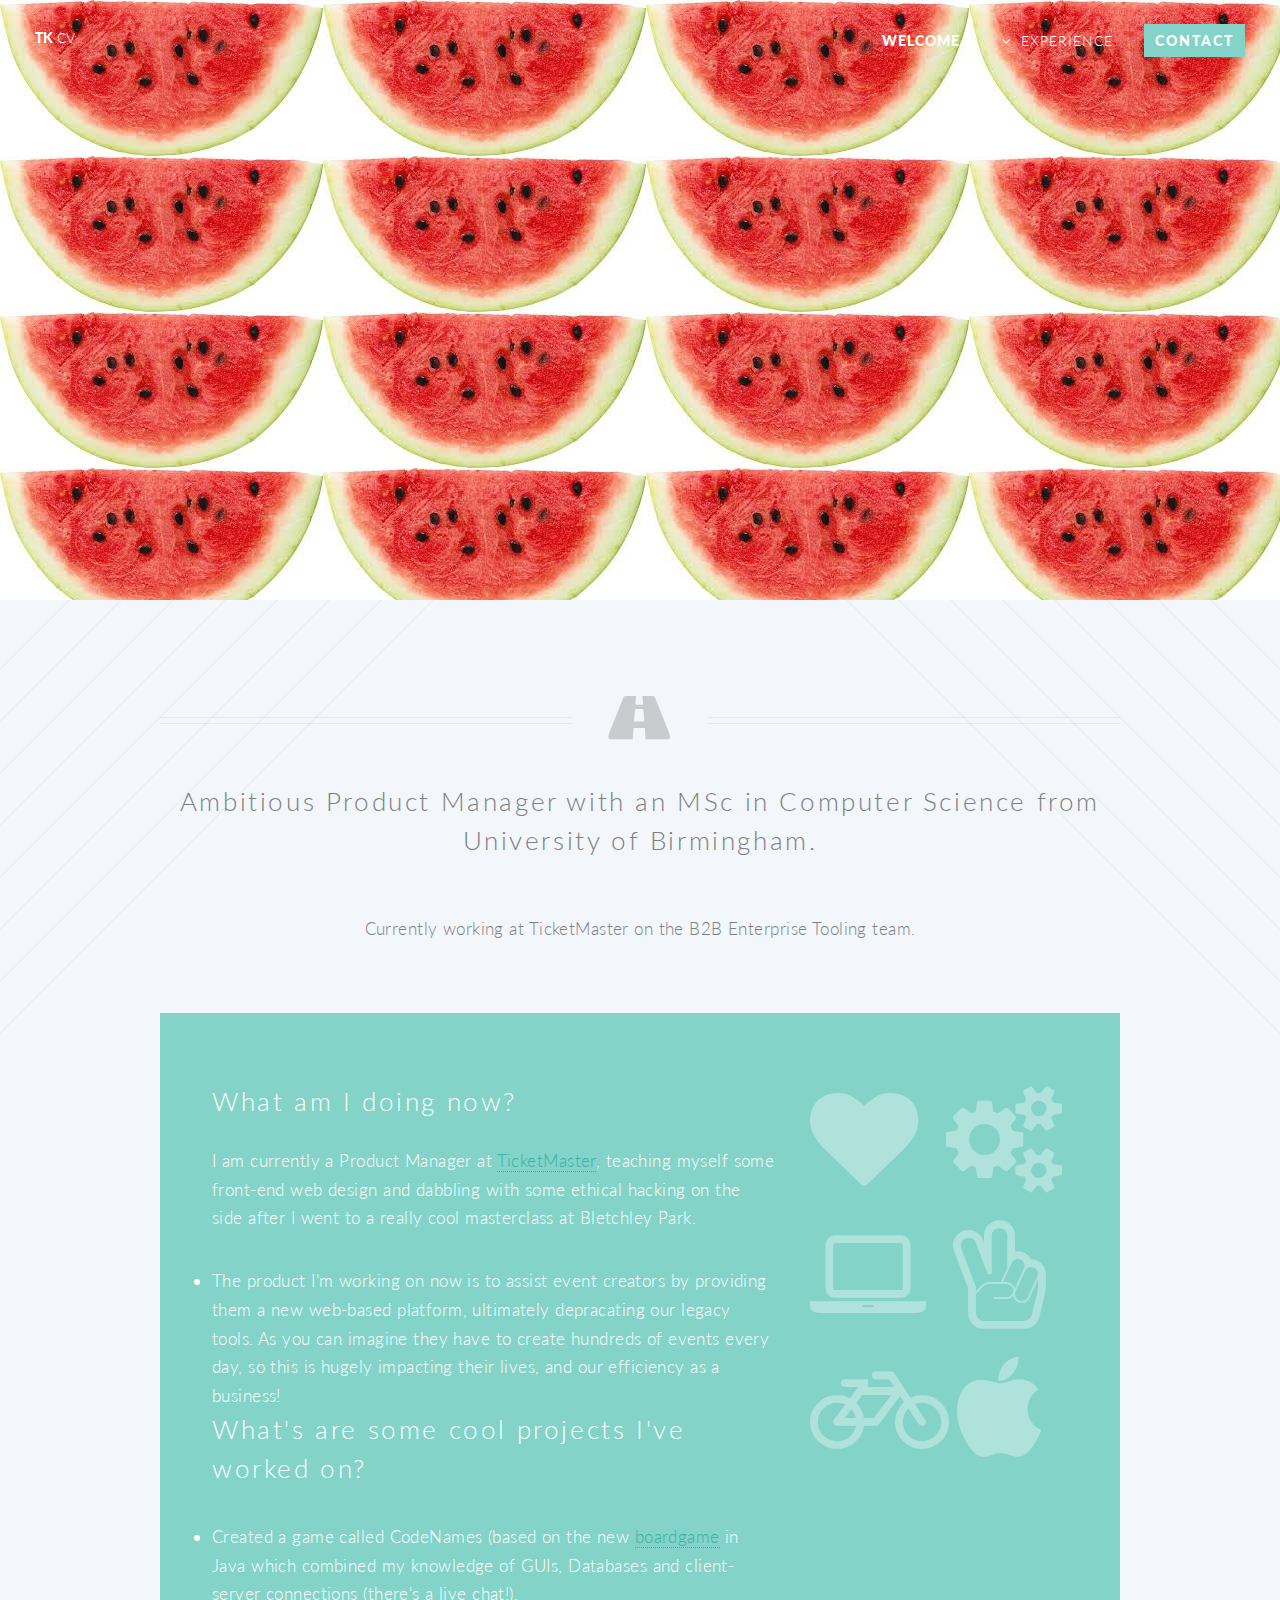
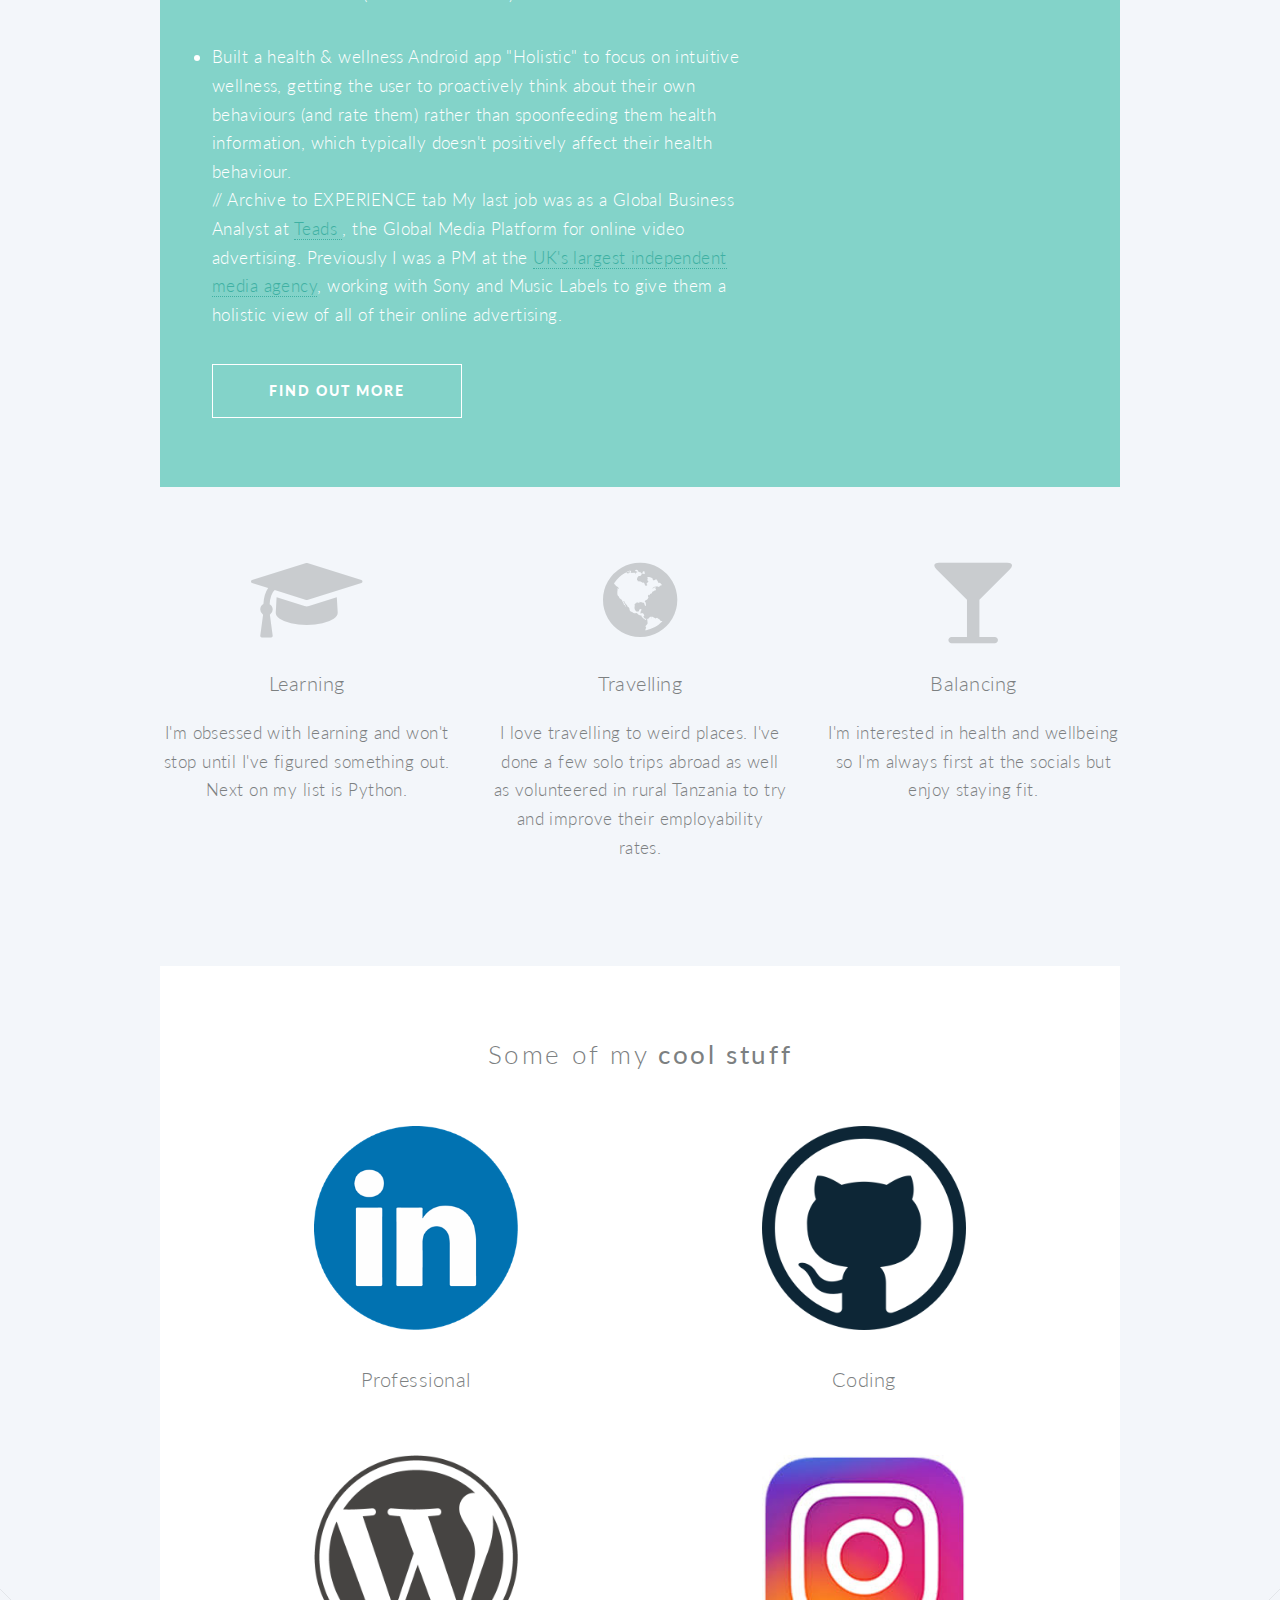
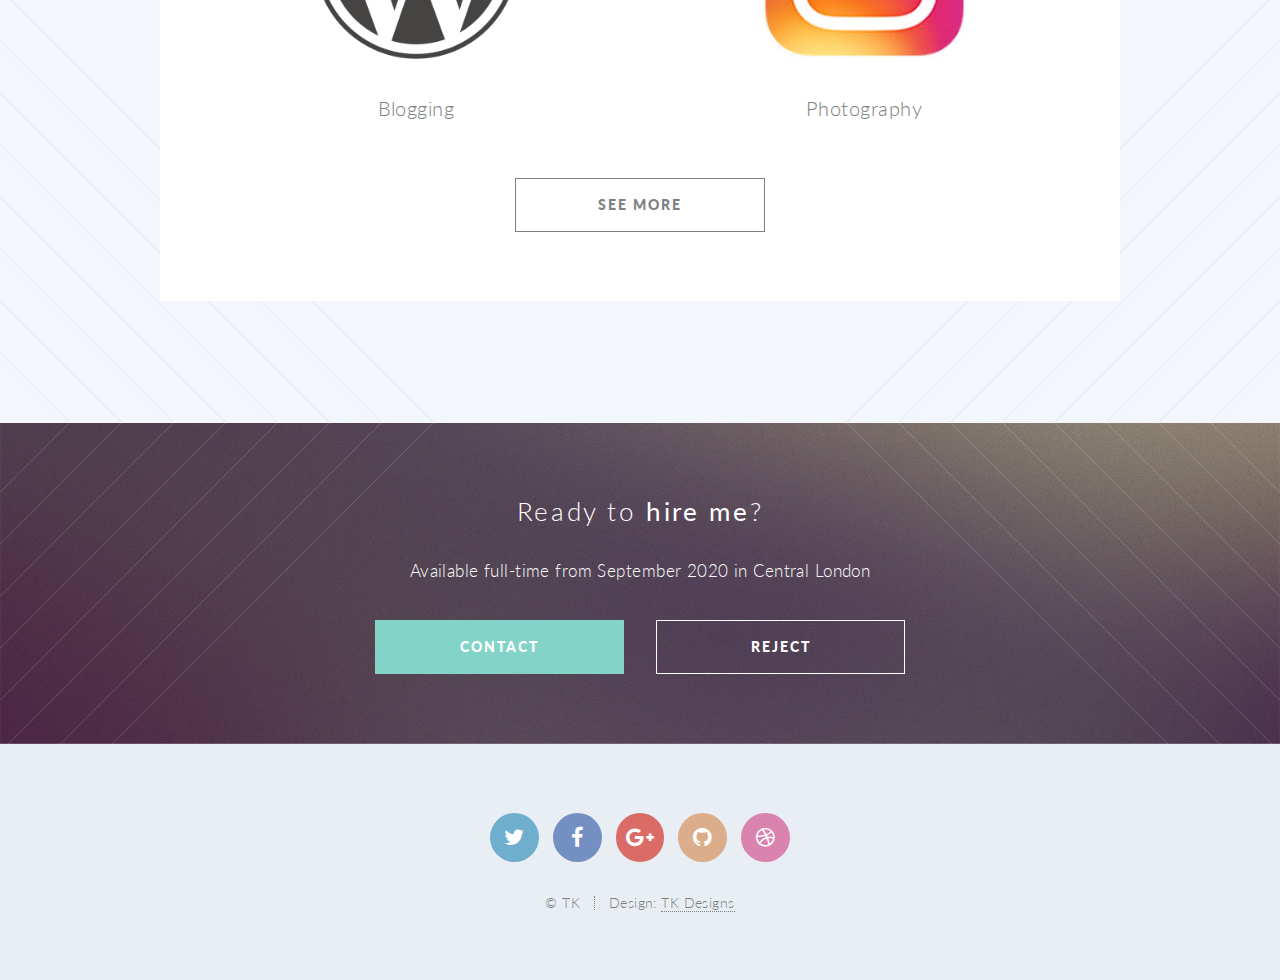
==== commit 4c5a4e7f: "Updating my personal website" ====
--- a/index.html
+++ b/index.html
@@ -1,265 +1,289 @@
-<!DOCTYPE HTML>
-
-<html>
-	<head>
-		<title>Tori Keegan</title>
-		<meta charset="utf-8" />
-		<meta name="viewport" content="width=device-width, initial-scale=1" />
-		<link rel="stylesheet" href="assets/css/main.css" />
-
-	</head>
-	<body class="index">
-		<div id="page-wrapper">
-
-			<!-- Header -->
-				<header id="header" class="alt">
-					<h1 id="logo"><a href="index.html">TK <span>CV</span></a></h1>
-					<nav id="nav">
-						<ul>
-							<li class="current"><a href="index.html">Welcome</a></li>
-							<li class="submenu">
-								<a href="#">Experience</a>
-								<ul>
-									<li><a href="left-sidebar.html">Technical Skills</a></li>
-									<li><a href="right-sidebar.html">Soft Skills</a></li>
-									<li><a href="no-sidebar.html">Work Experience</a></li>
-									<li><a href="contact.html">Life Experience</a></li>
-									<!--<li><a href="contact.html">Looking forwards</a></li>-->
-									<li class="submenu">
-										<a href="#">Blogs & Projects</a>
-										<ul>
-											<li><a href="#">Wordpress</a></li>
-											<li><a href="#">GitHub</a></li>
-										</ul>
-									</li>
-								</ul>
-							</li>
-							<li><a href="contact.html" class="button special">Contact</a></li>
-						</ul>
-					</nav>
-				</header>
-
-			<!-- Banner -->
-				<section id="banner">
-
-					<div class="inner">
-
-						<header>
-							<h2>Tori Keegan</h2>
-						</header>
-						<p>BSc Psychology, <strong>MSc Computer Science</strong>, Product Manager
-						<br />
-						
-						<br />
-						<a href="">Celebrating women in tech</a>.</p>
-						<footer>
-							<ul class="buttons vertical">
-								<li><a href="CV.pdf" download class="button fit scrolly">Curriculum Vitae</a></li>
-							</ul>
-						</footer>
-
-					</div>
-
-				</section>
-
-			<!-- Main -->
-				<article id="main">
-
-					<header class="special container">
-						<span class="icon fa-road"></span>
-						<h2>Ambitious graduate currently working towards an MSc in Computer Science @ University of Birmingham. 
-						<br/>
-						</h2>
-						<p>
-						<br />
-						Looking for a role to combine my strengths: digital advertising + computing. 
-						<br />
-						</p>
-					</header>
-
-					<!-- One -->
-						<section class="wrapper style2 container special-alt">
-							<div class="row 50%">
-								<div class="8u 12u(narrower)">
-
-									<header>
-										<h2>What can I do?</h2>
-									</header>
-									<p>I am currently learning Java, working as a Product Manager at the <a href="http://www.the7stars.co.uk/">UK's largest independent media agency</a>, teaching myself some front-end web design and dabbling with some ethical hacking on the side after I went to a really cool masterclass at Bletchley Park.</p>
-									<p>
-									This month I've been working on creating a game called CodeNames (based on the new <a href="https://en.wikipedia.org/wiki/Codenames_(board_game)">boardgame</a></li>) in Java which is combining my knowledge of GUIs, Databases and client-server connections (there's a live chat!). 
-									</p>
-									<footer>
-										<ul class="buttons">
-											<li><a href="#" class="button">Find out more</a></li>
-										</ul>
-									</footer>
-
-								</div>
-								<div class="4u 12u(narrower) important(narrower)">
-
-									<ul class="featured-icons">
-										<li><span class="icon fa-heart"><span class="label">Feature 1</span></span></li>
-										<li><span class="icon fa-cogs"><span class="label">Feature 2</span></span></li>
-										<li><span class="icon fa-laptop"><span class="label">Feature 3</span></span></li>
-										<li><span class="icon fa-hand-peace-o"><span class="label">Feature 4</span></span></li>
-										<li><span class="icon fa-bicycle"><span class="label">Feature 5</span></span></li>
-										<li><span class="icon fa-apple"><span class="label">Feature 6</span></span></li>
-									</ul>
-
-								</div>
-							</div>
-						</section>
-
-					<!-- Two -->
-						<section class="wrapper style1 container special">
-							<div class="row">
-								<div class="4u 12u(narrower)">
-
-									<section>
-										<span class="icon featured fa-graduation-cap"></span>
-										<header>
-											<h3>Learning</h3>
-										</header>
-										<p>I'm obsessed with learning and won't stop until I've figured something out. Next on my list is Python.</p>
-									</section>
-
-								</div>
-								<div class="4u 12u(narrower)">
-
-									<section>
-										<span class="icon featured fa-globe"></span>
-										<header>
-											<h3>Travelling</h3>
-										</header>
-										<p>I love travelling to weird places. I've done a few solo trips abroad as well as volunteered in rural Tanzania to try and improve employability rates.</p>
-									</section>
-
-								</div>
-								<div class="4u 12u(narrower)">
-
-									<section>
-										<span class="icon featured fa-glass"></span>
-										<header>
-											<h3>Balancing</h3>
-										</header>
-										<p>I'm interested in health and wellbeing so I'm always first at the socials but enjoy staying fit.</p>
-									</section>
-
-								</div>
-							</div>
-						</section>
-
-					<!-- Three -->
-						<section class="wrapper style3 container special">
-
-							<header class="major">
-								<h2>Some of my <strong>cool stuff</strong></h2>
-							</header>
-
-							<div class="row">
-								<div class="6u 12u(narrower)">
-
-									<section>
-										<a href="https://www.linkedin.com/in/tori-keegan/" class="image featured"><img src="images/LinkedIn_Logo.png" alt="" /></a>
-										<header>
-											<h3>Professional</h3>
-										</header>
-										<!--<p>Check out my LinkedIn</p>-->
-									</section>
-
-								</div>
-								<div class="6u 12u(narrower)">
-
-									<section>
-										<a href="https://github.com/toriakee" class="image featured"><img src="images/GitHub_Logo.png" alt="" /></a>
-										<header>
-											<h3>Coding</h3>
-										</header>
-										<!--<p>Check out my GitHub</p>-->
-									</section>
-
-								</div>
-							</div>
-							<div class="row">
-								<div class="6u 12u(narrower)">
-
-									<section>
-										<a href="https://zestyzanzibar.wordpress.com/" class="image featured"><img src="images/WordPress_Logo.png" alt="" /></a>
-										<header>
-											<h3>Blogging</h3>
-										</header>
-										<!--<p>Check out my Wordpress (rookie)</p>-->
-									</section>
-
-								</div>
-								<div class="6u 12u(narrower)">
-
-									<section>
-										<a href="https://www.instagram.com/toriakee/" class="image featured"><img src="images/Instagram_Logo.jpeg" alt="" /></a>
-										<header>
-											<h3>Photography</h3>
-										</header>
-										<!--<p>Check out my Instagram</p>-->
-									</section>
-
-								</div>
-							</div>
-
-							<footer class="major">
-								<ul class="buttons">
-									<li><a href="#" class="button">See More</a></li>
-								</ul>
-							</footer>
-
-						</section>
-
-				</article>
-
-			<!-- CTA -->
-				<section id="cta">
-
-					<header>
-						<h2>Ready to <strong>hire me</strong>?</h2>
-						<p>Available full-time from September 2018 in Central London</p>
-					</header>
-					<footer>
-						<ul class="buttons">
-							<li><a href="contact.html" class="button special">Contact</a></li>
-							<li><a href="#" class="button">Reject</a></li>
-						</ul>
-					</footer>
-
-				</section>
-
-			<!-- Footer -->
-				<footer id="footer">
-
-					<ul class="icons">
-						<li><a href="#" class="icon circle fa-twitter"><span class="label">Twitter</span></a></li>
-						<li><a href="#" class="icon circle fa-facebook"><span class="label">Facebook</span></a></li>
-						<li><a href="#" class="icon circle fa-google-plus"><span class="label">Google+</span></a></li>
-						<li><a href="#" class="icon circle fa-github"><span class="label">Github</span></a></li>
-						<li><a href="#" class="icon circle fa-dribbble"><span class="label">Dribbble</span></a></li>
-					</ul>
-
-					<ul class="copyright">
-						<li>&copy; TK</li><li>Design: <a href="http://html5up.net">TK Designs</a></li>
-					</ul>
-
-				</footer>
-
-		</div>
-
-		<!-- Scripts -->
-			<script src="assets/js/jquery.min.js"></script>
-			<script src="assets/js/jquery.dropotron.min.js"></script>
-			<script src="assets/js/jquery.scrolly.min.js"></script>
-			<script src="assets/js/jquery.scrollgress.min.js"></script>
-			<script src="assets/js/skel.min.js"></script>
-			<script src="assets/js/util.js"></script>
-			<!--[if lte IE 8]><script src="assets/js/ie/respond.min.js"></script><![endif]-->
-			<script src="assets/js/main.js"></script>
-
-	</body>
-</html>+<!DOCTYPE HTML>
+
+<html>
+	
+
+	
+	<head>
+		
+		
+		<!-- Google Tag Manager -->
+		<script>(function(w,d,s,l,i){w[l]=w[l]||[];w[l].push({'gtm.start':
+		new Date().getTime(),event:'gtm.js'});var f=d.getElementsByTagName(s)[0],
+		j=d.createElement(s),dl=l!='dataLayer'?'&l='+l:'';j.async=true;j.src=
+		'https://www.googletagmanager.com/gtm.js?id='+i+dl;f.parentNode.insertBefore(j,f);
+		})(window,document,'script','dataLayer','GTM-PBR997X');</script>
+		<!-- End Google Tag Manager -->
+		
+		
+		<title>Tori Keegan</title>
+		<meta charset="utf-8" />
+		<meta name="viewport" content="width=device-width, initial-scale=1" />
+		<link rel="stylesheet" href="assets/css/main.css" />
+
+	</head>
+	<body class="index">
+		<div id="page-wrapper">
+
+			<!-- Header -->
+				<header id="header" class="alt">
+					<h1 id="logo"><a href="index.html">TK <span>CV</span></a></h1>
+					<nav id="nav">
+						<ul>
+							<li class="current"><a href="index.html">Welcome</a></li>
+							<li class="submenu">
+								<a href="#">Experience</a>
+								<ul>
+									<li><a href="left-sidebar.html">Technical Skills</a></li>
+									<li><a href="right-sidebar.html">Soft Skills</a></li>
+									<li><a href="no-sidebar.html">Work Experience</a></li>
+									<li><a href="contact.html">Life Experience</a></li>
+									<!--<li><a href="contact.html">Looking forwards</a></li>-->
+									<li class="submenu">
+										<a href="#">Blogs & Projects</a>
+										<ul>
+											<li><a href="#">Wordpress</a></li>
+											<li><a href="#">GitHub</a></li>
+										</ul>
+									</li>
+								</ul>
+							</li>
+							<li><a href="contact.html" class="button special">Contact</a></li>
+						</ul>
+					</nav>
+				</header>
+
+			<!-- Banner -->
+				<section id="banner">
+
+					<div class="inner">
+
+						<header>
+							<h2>Tori Keegan</h2>
+						</header>
+						<p>BSc Psychology, <strong>MSc Computer Science</strong>, Product Manager
+						<br />
+						
+						<br />
+						<a href="">Celebrating women in tech</a>.</p>
+						<footer>
+							<ul class="buttons vertical">
+								<li><a href="CV.p" download class="button fit scrolly">Curriculum Vitae</a></li>
+							</ul>
+						</footer>
+
+					</div>
+
+				</section>
+
+			<!-- Main -->
+				<article id="main">
+
+					<header class="special container">
+						<span class="icon fa-road"></span>
+						<h2>Ambitious Product Manager with an MSc in Computer Science from University of Birmingham. 
+						<br/>
+						</h2>
+						<p>
+						<br />
+						Currently working at TicketMaster on the B2B Enterprise Tooling team. 
+						<br />
+						</p>
+					</header>
+
+					<!-- One -->
+						<section class="wrapper style2 container special-alt">
+							<div class="row 50%">
+								<div class="8u 12u(narrower)">
+
+									<header>
+										<h2>What am I doing now?</h2>
+									</header>
+									<p>I am currently a Product Manager at <a href="http://www.ticketmaster.co.uk/"> TicketMaster</a>, teaching myself some front-end web design and dabbling with some ethical hacking on the side after I went to a really cool masterclass at Bletchley Park.</p>
+									<li> The product I'm working on now is to assist event creators by providing them a new web-based platform, ultimately depracating our legacy tools. As you can imagine they have to create hundreds of events every day, so this is hugely impacting their lives, and our efficiency as a business!</li>
+									
+									<h2>What's are some cool projects I've worked on?</h2>
+									
+									<p><li> Created a game called CodeNames (based on the new <a href="https://en.wikipedia.org/wiki/Codenames_(board_game)">boardgame</a> in Java which combined my knowledge of GUIs, Databases and client-server connections (there's a live chat!).</li></p>
+									<li> Built a health & wellness Android app "Holistic" to focus on intuitive wellness, getting the user to proactively think about their own behaviours (and rate them) rather than spoonfeeding them health information, which typically doesn't positively affect their health behaviour.</li>
+									
+									// Archive to EXPERIENCE tab
+									
+									My last job was as a Global Business Analyst at <a href = "http://www.teads.com"> Teads </a>, the Global Media Platform for online video advertising. Previously I was a PM at the <a href="http://www.the7stars.co.uk/">UK's largest independent media agency</a>, working with Sony and Music Labels to give them a holistic view of all of their online advertising.
+									<p>
+									 
+									</p>
+									<footer>
+										<ul class="buttons">
+											<li><a href="#" class="button">Find out more</a></li>
+										</ul>
+									</footer>
+
+								</div>
+								<div class="4u 12u(narrower) important(narrower)">
+
+									<ul class="featured-icons">
+										<li><span class="icon fa-heart"><span class="label">Feature 1</span></span></li>
+										<li><span class="icon fa-cogs"><span class="label">Feature 2</span></span></li>
+										<li><span class="icon fa-laptop"><span class="label">Feature 3</span></span></li>
+										<li><span class="icon fa-hand-peace-o"><span class="label">Feature 4</span></span></li>
+										<li><span class="icon fa-bicycle"><span class="label">Feature 5</span></span></li>
+										<li><span class="icon fa-apple"><span class="label">Feature 6</span></span></li>
+									</ul>
+
+								</div>
+							</div>
+						</section>
+
+					<!-- Two -->
+						<section class="wrapper style1 container special">
+							<div class="row">
+								<div class="4u 12u(narrower)">
+
+									<section>
+										<span class="icon featured fa-graduation-cap"></span>
+										<header>
+											<h3>Learning</h3>
+										</header>
+										<p>I'm obsessed with learning and won't stop until I've figured something out. Next on my list is Python.</p>
+									</section>
+
+								</div>
+								<div class="4u 12u(narrower)">
+
+									<section>
+										<span class="icon featured fa-globe"></span>
+										<header>
+											<h3>Travelling</h3>
+										</header>
+										<p>I love travelling to weird places. I've done a few solo trips abroad as well as volunteered in rural Tanzania to try and improve their employability rates.</p>
+									</section>
+
+								</div>
+								<div class="4u 12u(narrower)">
+
+									<section>
+										<span class="icon featured fa-glass"></span>
+										<header>
+											<h3>Balancing</h3>
+										</header>
+										<p>I'm interested in health and wellbeing so I'm always first at the socials but enjoy staying fit.</p>
+									</section>
+
+								</div>
+							</div>
+						</section>
+
+					<!-- Three -->
+						<section class="wrapper style3 container special">
+
+							<header class="major">
+								<h2>Some of my <strong>cool stuff</strong></h2>
+							</header>
+
+							<div class="row">
+								<div class="6u 12u(narrower)">
+
+									<section>
+										<a href="https://www.linkedin.com/in/tori-keegan/" class="image featured"><img src="images/LinkedIn_Logo.png" alt="" /></a>
+										<header>
+											<h3>Professional</h3>
+										</header>
+										<!--<p>Check out my LinkedIn</p>-->
+									</section>
+
+								</div>
+								<div class="6u 12u(narrower)">
+
+									<section>
+										<a href="https://github.com/toriakee" class="image featured"><img src="images/GitHub_Logo.png" alt="" /></a>
+										<header>
+											<h3>Coding</h3>
+										</header>
+										<!--<p>Check out my GitHub</p>-->
+									</section>
+
+								</div>
+							</div>
+							<div class="row">
+								<div class="6u 12u(narrower)">
+
+									<section>
+										<a href="https://zestyzanzibar.wordpress.com/" class="image featured"><img src="images/WordPress_Logo.png" alt="" /></a>
+										<header>
+											<h3>Blogging</h3>
+										</header>
+										<!--<p>Check out my Wordpress (rookie)</p>-->
+									</section>
+
+								</div>
+								<div class="6u 12u(narrower)">
+
+									<section>
+										<a href="https://www.instagram.com/toriakee/" class="image featured"><img src="images/Instagram_Logo.jpeg" alt="" /></a>
+										<header>
+											<h3>Photography</h3>
+										</header>
+										<!--<p>Check out my Instagram</p>-->
+									</section>
+
+								</div>
+							</div>
+
+							<footer class="major">
+								<ul class="buttons">
+									<li><a href="#" class="button">See More</a></li>
+								</ul>
+							</footer>
+
+						</section>
+
+				</article>
+
+			<!-- CTA -->
+				<section id="cta">
+
+					<header>
+						<h2>Ready to <strong>hire me</strong>?</h2>
+						<p>Available full-time from September 2020 in Central London</p>
+					</header>
+					<footer>
+						<ul class="buttons">
+							<li><a href="contact.html" class="button special">Contact</a></li>
+							<li><a href="#" class="button">Reject</a></li>
+						</ul>
+					</footer>
+
+				</section>
+
+			<!-- Footer -->
+				<footer id="footer">
+
+					<ul class="icons">
+						<li><a href="#" class="icon circle fa-twitter"><span class="label">Twitter</span></a></li>
+						<li><a href="#" class="icon circle fa-facebook"><span class="label">Facebook</span></a></li>
+						<li><a href="#" class="icon circle fa-google-plus"><span class="label">Google+</span></a></li>
+						<li><a href="#" class="icon circle fa-github"><span class="label">Github</span></a></li>
+						<li><a href="#" class="icon circle fa-dribbble"><span class="label">Dribbble</span></a></li>
+					</ul>
+
+					<ul class="copyright">
+						<li>&copy; TK</li><li>Design: <a href="http://www.toriakee.com">TK Designs</a></li>
+					</ul>
+
+				</footer>
+
+		</div>
+
+		<!-- Scripts -->
+			<script src="assets/js/jquery.min.js"></script>
+			<script src="assets/js/jquery.dropotron.min.js"></script>
+			<script src="assets/js/jquery.scrolly.min.js"></script>
+			<script src="assets/js/jquery.scrollgress.min.js"></script>
+			<script src="assets/js/skel.min.js"></script>
+			<script src="assets/js/util.js"></script>
+			<!--[if lte IE 8]><script src="assets/js/ie/respond.min.js"></script><![endif]-->
+			<script src="assets/js/main.js"></script>
+
+	</body>
+</html>
--- a/assets/css/main.css
+++ b/assets/css/main.css
@@ -1595,7 +1595,7 @@
 		font-weight: 300;
 		line-height: 1.75em;
 		margin-bottom: 1em;
-		text-transform: uppercase;
+		text-transform: none;
 	}
 
 		h1 a, h2 a, h3 a, h4 a, h5 a, h6 a {
@@ -1774,35 +1774,45 @@
 	.image {
 		border: 0;
 		position: relative;
+		margin-left: auto;
+  		margin-right: auto;
 	}
 
 		.image:before {
 			background: url("images/overlay.png");
 			content: '';
 			height: 100%;
-			left: 0;
-			position: absolute;
-			top: 0;
-			width: 100%;
+			margin-left: auto;
+  			margin-right: auto;
+			width: 50%;
 		}
 
 		.image.fit {
 			display: block;
+			margin-left: auto;
+  			margin-right: auto;
 		}
 
 			.image.fit img {
 				display: block;
-				width: 100%;
+				width: 50%;
+				margin-left: auto;
+  				margin-right: auto;
 			}
 
 		.image.featured {
 			display: block;
 			margin: 0 0 2em 0;
+			margin-left: auto;
+  				margin-right: auto;
 		}
 
 			.image.featured img {
 				display: block;
-				width: 100%;
+				margin-left: auto;
+  				margin-right: auto;
+				width: 50%;
+
 			}
 
 /* Icon */
